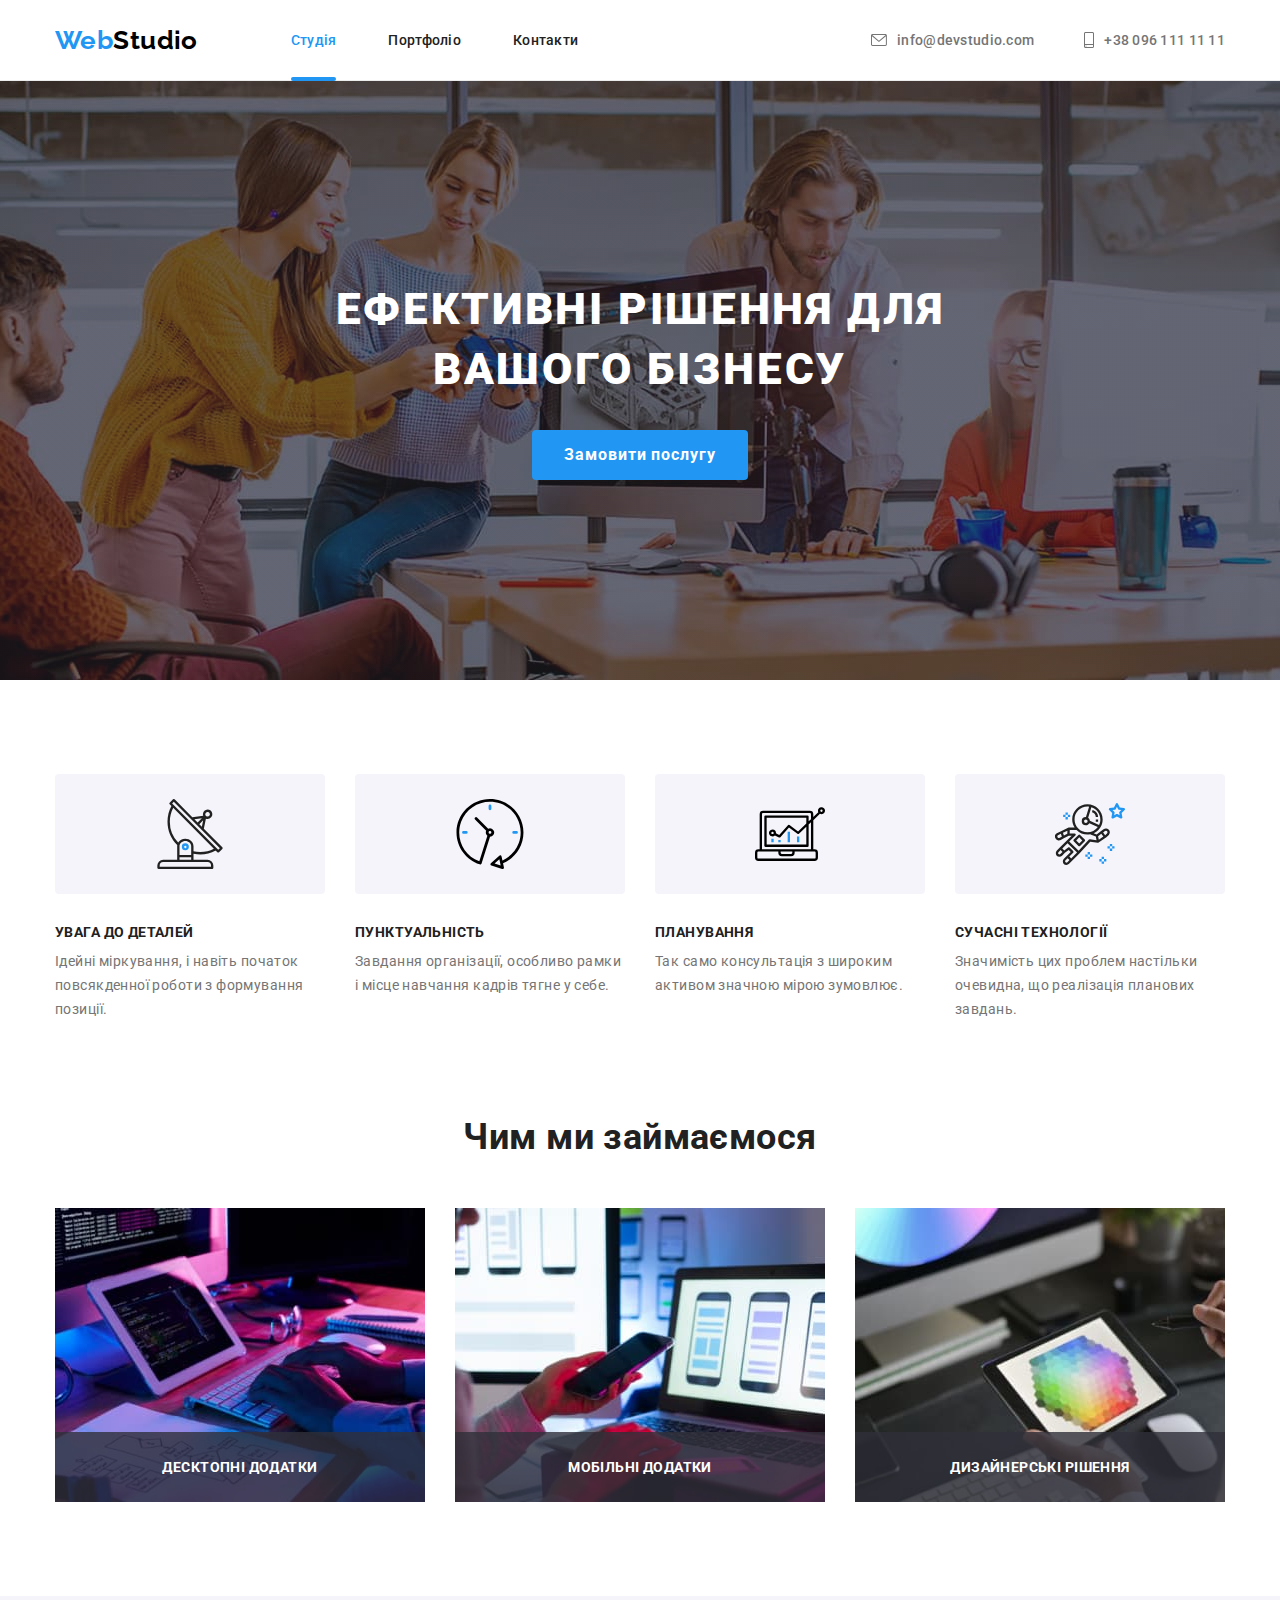
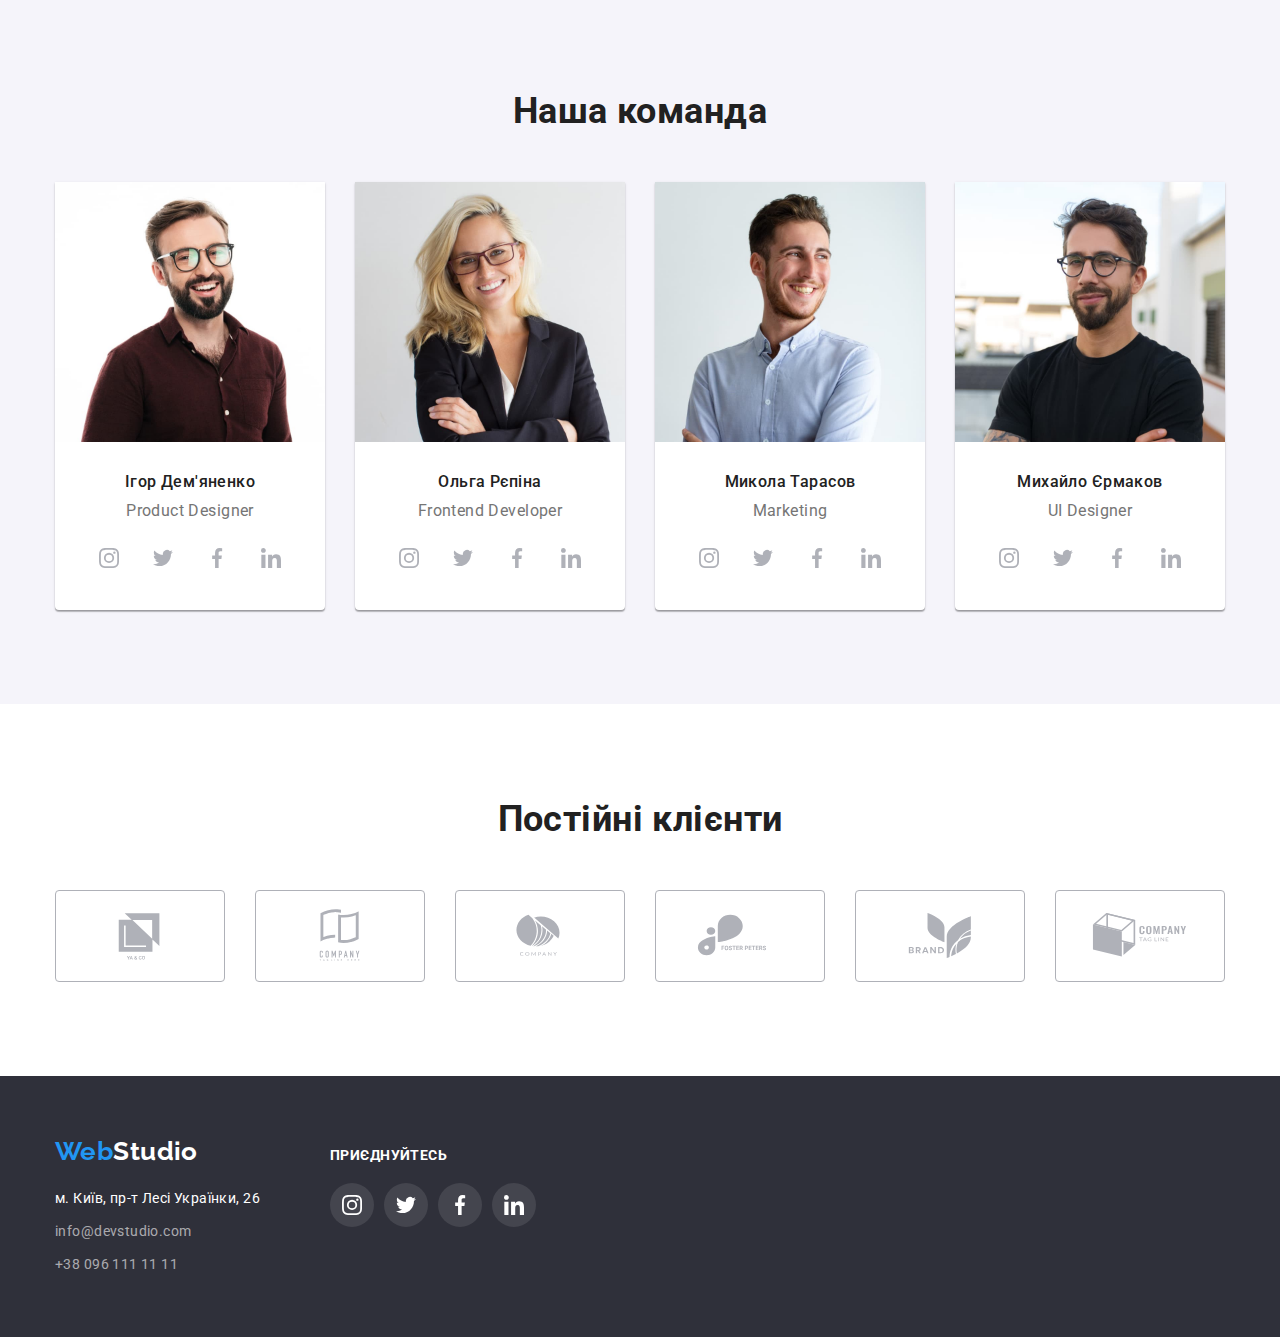
==== index.html @ 6678be72 "Initial commit" ====
<!DOCTYPE html>
<html lang="uk">
<head>
    <meta charset="UTF-8">
    <meta http-equiv="X-UA-Compatible" content="IE=edge">
    <meta name="viewport" content="width=device-width, initial-scale=1.0">
    <title>Студія</title>
    <link rel="preconnect" href="https://fonts.googleapis.com">
    <link rel="preconnect" href="https://fonts.gstatic.com" crossorigin>
    <link href="https://fonts.googleapis.com/css2?family=Raleway:wght@700&family=Roboto:wght@400;500;700;900&display=swap" rel="stylesheet">
    <link rel="stylesheet" href="https://cdnjs.cloudflare.com/ajax/libs/modern-normalize/1.1.0/modern-normalize.css">
    <link rel="stylesheet" href="./css/styles.css">
</head>
<body>
    <header class="header">
        <div class="header-navigation container">
            <a lang="en" class="site-logo" href="./"><span class="site-logo-design">Web</span>Studio</a>
            <nav class="header-nav">
                <ul class="header-navigation-links list">
                    <li class="list-item"><a class="header-navigation-link current" href="./">Студія</a></li>
                    <li class="list-item"><a class="header-navigation-link" href="./portfolio.html">Портфоліо</a></li>
                    <li class="list-item"><a class="header-navigation-link" href="#">Контакти</a></li>
                </ul>
            </nav>
            <ul class="header-navigation-contacts list">
                <li class="list-item">
                    <a class="header-navigation-email" href="mailto:info@devstudio.com">
                        <svg class="header-navigation-email-icon">
                            <use href="./images/icons.svg#icon-envelope"></use>
                        </svg>
                        info@devstudio.com
                    </a>
                </li>
                <li class="list-item">
                    <a class="header-navigation-phone" href="tel:+380961111111">
                        <svg class="header-navigation-phone-icon">
                            <use href="./images/icons.svg#icon-smartphone"></use>
                        </svg>
                        +38 096 111 11 11
                    </a>
                </li>
            </ul>
        </div>
    </header>
    <main>
        <section class="hero">
            <div class="container">
                <h1 class="hero-title">Ефективні рішення для вашого бізнесу</h1>
                <button data-modal-open class="hero-button" type="button">Замовити послугу</button>
            </div>
        </section>
        <section class="section">
            <div class="container">
                <!-- hide this h2 -->
                <h2 class="skills-title">Наші особливості</h2>
                <ul class="company-skills-list list">
                    <li class="skill">
                        <div class="skill-icon-container">
                            <svg class="skill-icon">
                                <use href="./images/icons.svg#icon-antenna"></use>
                            </svg>
                        </div>
                        <h3 class="skill-title">Увага до деталей</h3>
                        <p class="skill-text">Ідейні міркування, і навіть початок повсякденної роботи з формування позиції.</p>
                    </li>
                    <li class="skill">
                        <div class="skill-icon-container">
                            <svg class="skill-icon">
                                <use href="./images/icons.svg#icon-clock"></use>
                            </svg>
                        </div>
                        <h3 class="skill-title">Пунктуальність</h3>
                        <p class="skill-text">Завдання організації, особливо рамки і місце навчання кадрів тягне у себе.</p>
                    </li>
                    <li class="skill">
                        <div class="skill-icon-container">
                            <svg class="skill-icon">
                                <use href="./images/icons.svg#icon-diagram"></use>
                            </svg>
                        </div>
                        <h3 class="skill-title">Планування</h3>
                        <p class="skill-text">Так само консультація з широким активом значною мірою зумовлює.</p>
                    </li>
                    <li class="skill">
                        <div class="skill-icon-container">
                            <svg class="skill-icon">
                                <use href="./images/icons.svg#icon-astronaut"></use>
                            </svg>
                        </div>
                        <h3 class="skill-title">Сучасні технології</h3>
                        <p class="skill-text">Значимість цих проблем настільки очевидна, що реалізація планових завдань.</p>
                    </li>
                </ul>
            </div>
            </section>
        <section class="section company-works-section">
            <div class="container">
                <h2 class="company-works-title">Чим ми займаємося</h2>
                <ul class="company-works-list list">
                    <li class="work">
                        <div class="work-thumb">
                            <img src="./images/work1.jpg" alt="Десктопні додадтки" width="370" height="295">
                            <div class="work-description-container">
                                <h3 class="work-title">Десктопні додатки</h3>
                            </div>
                        </div>
                    </li>
                    <li class="work">
                        <div class="work-thumb">
                            <img src="./images/work2.jpg" alt="Мобільні додатки" width="370" height="295">
                            <div class="work-description-container">
                                <h3 class="work-title">Мобільні додатки</h3>
                            </div>
                        </div>
                    </li>
                    <li class="work">
                        <div class="work-thumb">
                            <img src="./images/work3.jpg" alt="Дизайнерські рішення" width="370" height="295">
                            <div class="work-description-container">
                                <h3 class="work-title">Дизайнерські рішення</h3>
                            </div>
                        </div>
                    </li>
                </ul>
            </div>
        </section>
        <section class="company-team section">
            <div class="container">
                <h2 class="company-team-title">Наша команда</h2>
                <ul class="company-worker-list list">
                    <li class="team-card">
                        <img src="./images/igordemyanenko.jpg" alt="Ігор Дем'яненко" width="270" height="260">
                        <div class="worker-description">
                            <h3 class="company-worker-name">Ігор Дем'яненко</h3>
                            <p class="company-worker-position">Product Designer</p>
                            <ul class="social-links-list list">
                                <li class="social-item">
                                    <a class="social-link" href="https://instagram.com/" target="_blank" rel="noopener noreferrer">
                                        <svg class="social-link-icon">
                                            <use href="./images/icons.svg#icon-instagram"></use>
                                        </svg>
                                    </a>
                                </li>
                                <li class="social-item">
                                    <a class="social-link" href="https://twitter.com/" target="_blank" rel="noopener noreferrer">
                                        <svg class="social-link-icon">
                                            <use href="./images/icons.svg#icon-twitter"></use>
                                        </svg>
                                    </a>
                                </li>
                                <li class="social-item">
                                    <a class="social-link" href="https://facebook.com/" target="_blank" rel="noopener noreferrer">
                                        <svg class="social-link-icon">
                                            <use href="./images/icons.svg#icon-facebook"></use>
                                        </svg>
                                    </a>
                                </li>
                                <li class="social-item">
                                    <a class="social-link" href="https://linkedin.com/" target="_blank" rel="noopener noreferrer">
                                        <svg class="social-link-icon">
                                            <use href="./images/icons.svg#icon-linkedin"></use>
                                        </svg>
                                    </a>
                                </li>
                            </ul>
                        </div>
                    </li>
                    <li class="team-card">
                        <img src="./images/olgarepina.jpg" alt="Ольга Рєпіна" width="270" height="260">
                        <div class="worker-description">
                            <h3 class="company-worker-name">Ольга Рєпіна</h3>
                            <p class="company-worker-position">Frontend Developer</p>
                            <ul class="social-links-list list">
                                <li class="social-item">
                                    <a class="social-link" href="https://instagram.com/" target="_blank" rel="noopener noreferrer">
                                        <svg class="social-link-icon">
                                            <use href="./images/icons.svg#icon-instagram"></use>
                                        </svg>
                                    </a>
                                </li>
                                <li class="social-item">
                                    <a class="social-link" href="https://twitter.com/" target="_blank" rel="noopener noreferrer">
                                        <svg class="social-link-icon">
                                            <use href="./images/icons.svg#icon-twitter"></use>
                                        </svg>
                                    </a>
                                </li>
                                <li class="social-item">
                                    <a class="social-link" href="https://facebook.com/" target="_blank" rel="noopener noreferrer">
                                        <svg class="social-link-icon">
                                            <use href="./images/icons.svg#icon-facebook"></use>
                                        </svg>
                                    </a>
                                </li>
                                <li class="social-item">
                                    <a class="social-link" href="https://linkedin.com/" target="_blank" rel="noopener noreferrer">
                                        <svg class="social-link-icon">
                                            <use href="./images/icons.svg#icon-linkedin"></use>
                                        </svg>
                                    </a>
                                </li>
                            </ul>
                        </div>
                    </li>
                    <li class="team-card">
                        <img src="./images/mykolatarasov.jpg" alt="Микола Тарасов" width="270" height="260">
                        <div class="worker-description">
                            <h3 class="company-worker-name">Микола Тарасов</h3>
                            <p class="company-worker-position">Marketing</p>
                            <ul class="social-links-list list">
                                <li class="social-item">
                                    <a class="social-link" href="https://instagram.com/" target="_blank" rel="noopener noreferrer">
                                        <svg class="social-link-icon">
                                            <use href="./images/icons.svg#icon-instagram"></use>
                                        </svg>
                                    </a>
                                </li>
                                <li class="social-item">
                                    <a class="social-link" href="https://twitter.com/" target="_blank" rel="noopener noreferrer">
                                        <svg class="social-link-icon">
                                            <use href="./images/icons.svg#icon-twitter"></use>
                                        </svg>
                                    </a>
                                </li>
                                <li class="social-item">
                                    <a class="social-link" href="https://facebook.com/" target="_blank" rel="noopener noreferrer">
                                        <svg class="social-link-icon">
                                            <use href="./images/icons.svg#icon-facebook"></use>
                                        </svg>
                                    </a>
                                </li>
                                <li class="social-item">
                                    <a class="social-link" href="https://linkedin.com/" target="_blank" rel="noopener noreferrer">
                                        <svg class="social-link-icon">
                                            <use href="./images/icons.svg#icon-linkedin"></use>
                                        </svg>
                                    </a>
                                </li>
                            </ul>
                        </div>
                    </li>
                    <li class="team-card">
                        <img src="./images/mykhailoyermakov.jpg" alt="Михайло Єрмаков" width="270" height="260">
                        <div class="worker-description">
                            <h3 class="company-worker-name">Михайло Єрмаков</h3>
                            <p class="company-worker-position">UI Designer</p>
                            <ul class="social-links-list list">
                                <li class="social-item">
                                    <a class="social-link" href="https://instagram.com/" target="_blank" rel="noopener noreferrer">
                                        <svg class="social-link-icon">
                                            <use href="./images/icons.svg#icon-instagram"></use>
                                        </svg>
                                    </a>
                                </li>
                                <li class="social-item">
                                    <a class="social-link" href="https://twitter.com/" target="_blank" rel="noopener noreferrer">
                                        <svg class="social-link-icon">
                                            <use href="./images/icons.svg#icon-twitter"></use>
                                        </svg>
                                    </a>
                                </li>
                                <li class="social-item">
                                    <a class="social-link" href="https://facebook.com/" target="_blank" rel="noopener noreferrer">
                                        <svg class="social-link-icon">
                                            <use href="./images/icons.svg#icon-facebook"></use>
                                        </svg>
                                    </a>
                                </li>
                                <li class="social-item">
                                    <a class="social-link" href="https://linkedin.com/" target="_blank" rel="noopener noreferrer">
                                        <svg class="social-link-icon">
                                            <use href="./images/icons.svg#icon-linkedin"></use>
                                        </svg>
                                    </a>
                                </li>
                            </ul>
                        </div>
                    </li>
                </ul>
            </div>
        </section>
        <section class="section company-clients">
            <div class="container">
                <h2 class="company-clients-title">Постійні клієнти</h2>
                <ul class="company-clients-list list">
                    <li class="clients-list-item">
                        <a class="client-link" href="#" target="_blank" rel="noopener noreferrer">
                            <svg class="client-icon">
                                <use href="./images/icons.svg#icon-client_1"></use>
                            </svg>
                        </a>
                    </li>
                    <li class="clients-list-item">
                        <a class="client-link" href="#" target="_blank" rel="noopener noreferrer">
                            <svg class="client-icon">
                                <use href="./images/icons.svg#icon-client_2"></use>
                            </svg>
                        </a>
                    </li>
                    <li class="clients-list-item">
                        <a class="client-link" href="#" target="_blank" rel="noopener noreferrer">
                            <svg class="client-icon">
                                <use href="./images/icons.svg#icon-client_3"></use>
                            </svg>
                        </a>
                    </li>
                    <li class="clients-list-item">
                        <a class="client-link" href="#" target="_blank" rel="noopener noreferrer">
                            <svg class="client-icon">
                                <use href="./images/icons.svg#icon-client_4"></use>
                            </svg>
                        </a>
                    </li>
                    <li class="clients-list-item">
                        <a class="client-link" href="#" target="_blank" rel="noopener noreferrer">
                            <svg class="client-icon">
                                <use href="./images/icons.svg#icon-client_5"></use>
                            </svg>
                        </a>
                    </li>
                    <li class="clients-list-item">
                        <a class="client-link" href="#" target="_blank" rel="noopener noreferrer">
                            <svg class="client-icon">
                                <use href="./images/icons.svg#icon-client_6"></use>
                            </svg>
                        </a>
                    </li>
                </ul>
            </div>
        </section>
    </main>
    <footer class="footer">
        <div class="footer-container container">
            <div class="footer-logo-contacts">
                <a lang="en" class="site-logo footer-logo" href="./"><span class="site-logo-design">Web</span>Studio</a>
                <div class="address-container">
                    <address>
                        <ul class="footer-contacts-list list">
                            <li class="footer-physical-address">м. Київ, пр-т Лесі Українки, 26</li>
                            <li><a class="footer-contact" href="mailto:info@devstudio.com">info@devstudio.com</a></li>
                            <li><a class="footer-contact" href="tel:+380961111111">+38 096 111 11 11</a></li>
                        </ul>
                    </address>
                </div>
            </div>
            <div class="footer-social-container">
                <p class="footer-social-title">Приєднуйтесь</p>
                <ul class="footer-social-list list">
                    <li class="footer-social-item">
                        <a class="footer-social-link" href="https://instagram.com/" target="_blank" rel="noopener noreferrer">
                            <svg class="footer-social-link-icon">
                                <use href="./images/icons.svg#icon-instagram"></use>
                            </svg>
                        </a>
                    </li>
                    <li class="footer-social-item">
                        <a class="footer-social-link" href="https://twitter.com/" target="_blank" rel="noopener noreferrer">
                            <svg class="footer-social-link-icon">
                                <use href="./images/icons.svg#icon-twitter"></use>
                            </svg>
                        </a>
                    </li>
                    <li class="footer-social-item">
                        <a class="footer-social-link" href="https://facebook.com/" target="_blank" rel="noopener noreferrer">
                            <svg class="footer-social-link-icon">
                                <use href="./images/icons.svg#icon-facebook"></use>
                            </svg>
                        </a>
                    </li>
                    <li class="footer-social-item">
                        <a class="footer-social-link" href="https://linkedin.com/" target="_blank" rel="noopener noreferrer">
                            <svg class="footer-social-link-icon">
                                <use href="./images/icons.svg#icon-linkedin"></use>
                            </svg>
                        </a>
                    </li>
                </ul>
            </div>
        </div>
    </footer>

    <div class="modal-window-backdrop is-hidden" data-modal>
        <div class="modal-window">
            <button class="modal-close-button" data-modal-close>
                <svg class="modal-close-icon">
                    <use href="./images/icons.svg#close_icon"></use>
                </svg>
            </button>
        </div>
    </div>

    <script src="./js/modal.js"></script>
</body>
</html>
---- css/styles.css ----
:root {
    --body-text-color: #212121;
    --header-navigation-link-hover-color: #2196f3;
    --site-logo-color: #000000;
    --header-contacts-color: #757575;
    --header-navigation-link-color: #212121;
    --header-current-color: #2196f3;
    --header-border-color: #ececec;
    --hero-button-background-color: #2196f3;
    --hero-button-background-active-color: #188ce8;
    --skill-icon-backgruond: #f5f4fa;
    --skill-text-color: #757575;
    --company-team-background-color: #f5f4fa;
    --company-works-title-color: #212121;
    --company-worker-name-color: #212121;
    --company-worker-position-color: #757575;
    --social-icons-fill: #afb1b8;
    --projects-filter-button-background: #f5f4fa;
    --projects-filter-button-hover-background-color: #2196f3;
    --projects-filter-button-text-color: #212121;
    --projects-link-color: #212121;
    --project-title-color: #212121;
    --projects-type-color: #757575;
    --projects-item-border-color: #eeeeee;
    --project-description-background: rgba(33, 150, 243, 0.9);
    --hero-footer-background-color: #2f303a;
    --footer-contacts-color: rgba(255, 255, 255, 0.6);
    --footer-contacts-hove-focus-color: #2196f3;
    --footer-social-link-bg-color: rgba(255, 255, 255, 0.1);
    --global-white-color: #ffffff;
    --social-clients-links-hover-color: #2196f3;
    --modal-window-backdrop-color: rgba(0, 0, 0, 0.2);
    --global-transition-duration: 250ms;
    --glolnal-transition-timing-function: cubic-bezier(0.4, 0, 0.2, 1);
}

html {
    box-sizing: border-box;
}

body {
    /* paddint-top for fixed header */
    padding-top: 80px;
    font-family: "Roboto", sans-serif;
    font-size: 14px;
    letter-spacing: 0.03em;
    color: var(--body-text-color);
}

h1,
h2,
h3,
p {
    margin-top: 0;
    margin-bottom: 0;
}

img {
    display: block;
    max-width: 100%;
    height: auto;
}

.container {
    margin-left: auto;
    margin-right: auto;
    padding-left: 15px;
    padding-right: 15px;
    width: 1200px;
}

.section {
    padding-top: 94px;
    padding-bottom: 94px;
}

.list {
    padding: 0;
    margin: 0;
    list-style: none;
}

/* ################## Start header #################### */

.header {
    position: fixed;
    top: 0;
    left: 0;
    width: 100%;
    background-color: var(--global-white-color);
    border-bottom: 1px solid var(--header-border-color);
    z-index: 2;
}

.header-navigation {
    display: flex;
    align-items: center;
}

.site-logo {
    font-family: "Raleway", sans-serif;
    font-style: normal;
    font-size: 26px;
    font-weight: 700;
    line-height: 1.1923;
    text-decoration: none;
    color: var(--site-logo-color);
}

.site-logo-design {
    color: var(--header-navigation-link-hover-color);
}

.header-nav {
    margin-left: 93px;
}

.header-navigation-links {
    display: flex;
}

.header-navigation-links .header-navigation-link,
.header-navigation-contacts .header-navigation-email,
.header-navigation-contacts .header-navigation-phone {
    padding-top: 32px;
    padding-bottom: 32px;
}

.header-navigation-links .list-item + .list-item {
    margin-left: 52px;
}

.header-navigation-contacts .list-item + .list-item {
    margin-left: 50px;
}

.header-navigation-contacts {
    display: flex;
    margin-left: auto;
}

.header-navigation-link {
    position: relative;
    display: block;
    font-style: normal;
    font-weight: 500;
    line-height: 1.1428;
    letter-spacing: 0.02em;
    text-decoration: none;
    color: var(--header-navigation-link-color);
    /* css перехід */
    transition-property: color;
    transition-duration: var(--global-transition-duration);
    transition-timing-function: var(--glolnal-transition-timing-function);
}

.header-navigation-email-icon {
    width: 16px;
    height: 12px;
    margin-right: 10px;
    fill: currentColor;
}

.header-navigation-phone-icon {
    width: 10px;
    height: 16px;
    margin-right: 10px;
    fill: currentColor;
}

.header-navigation-email,
.header-navigation-phone {
    display: flex;
    align-items: center;
    font-weight: 500;
    line-height: 1.1428;
    letter-spacing: 0.02em;
    text-decoration: none;
    color: var(--header-contacts-color);
    /* css перехід */
    transition-property: color;
    transition-duration: var(--global-transition-duration);
    transition-timing-function: var(--glolnal-transition-timing-function);
}

.header-navigation-link:hover,
.header-navigation-email:hover,
.header-navigation-phone:hover,
.header-navigation-link:focus,
.header-navigation-email:focus,
.header-navigation-phone:focus {
    color: var(--header-navigation-link-hover-color);
}

.current::after,
.header-navigation-link::after {
    content: "";
    position: absolute;
    left: 0;
    bottom: -1px;
    display: block;
    min-width: 100%;
    height: 4px;
    background-color: var(--header-navigation-link-hover-color);
    opacity: 0;
    border-radius: 2px;
    /* css перехід */
    transition-property: opacity;
    transition-duration: var(--global-transition-duration);
    transition-timing-function: var(--glolnal-transition-timing-function);
}

.header-navigation-link:hover::after,
.header-navigation-link:focus::after {
    opacity: 1;
}

.current,
.current::after {
    opacity: 1;
    color: var(--header-current-color);
}
/* це не підійде тому що бордер не анімується */
/* .current::after {
    content: "";
    position: absolute;
    bottom: -1px;
    left: 0;
    min-width: 100%;
    border-bottom: 4px solid var(--header-navigation-link-hover-color);
    border-radius: 2px;
} */

/* ################## End header #################### */

.hero {
    max-width: 1600px;
    min-height: 600px;
    margin-left: auto;
    margin-right: auto;
    padding-top: 200px;
    padding-bottom: 200px;
    text-align: center;
    background-image: linear-gradient(
            to right,
            rgba(47, 48, 58, 0.4),
            rgba(47, 48, 58, 0.4)
        ),
        url(../images/hero_image.jpg);
    background-repeat: no-repeat;
    background-position: center;
    background-size: cover;
    background-color: var(--body-text-color);
}

.hero-title {
    display: block;
    width: 696px;
    margin-left: auto;
    margin-right: auto;
    margin-bottom: 30px;
    font-weight: 900;
    font-size: 44px;
    line-height: 1.3636;
    text-align: center;
    letter-spacing: 0.06em;
    text-transform: uppercase;
    color: var(--global-white-color);
}

.hero-button {
    background: var(--hero-button-background-color);
    padding: 10px 32px;
    font-family: "Roboto", sans-serif;
    font-style: normal;
    font-size: 16px;
    font-weight: 700;
    line-height: 1.875;
    align-items: center;
    text-align: center;
    letter-spacing: 0.06em;
    cursor: pointer;
    color: var(--global-white-color);
    border: none;
    border-radius: 4px;
    /* css перехід */
    transition-property: background;
    transition-duration: var(--global-transition-duration);
    transition-timing-function: var(--glolnal-transition-timing-function);
}

.hero-button:active {
    background: var(--hero-button-background-active-color);
}

/* ##################### Start Modal window #################### */

.modal-window-backdrop {
    position: fixed;
    /* Ставимо його в початок вюпорта */
    top: 0;
    left: 0;
    /* і розтягуємо на вюпорт */
    width: 100%;
    height: 100%;
    background-color: var(--modal-window-backdrop-color);
    /* css перехід */
    transition-property: opacity;
    transition-duration: var(--global-transition-duration);
    transition-timing-function: var(--glolnal-transition-timing-function);
    z-index: 3;
}

.modal-window-backdrop.is-hidden {
    /* Прозорість */
    opacity: 0;
    /* при кліку на елемент на нього не впливу немає і клік буде прийматися наступним елементом*/
    pointer-events: none;
}

.modal-window-backdrop.is-hidden .modal-window {
    transform: translate(-50%, -50%) scale(1.1);
}

.modal-window {
    /* центрування відносно початку вікна верхній лівий кут */
    position: absolute;
    top: 50%;
    left: 50%;
    padding: 8px;
    transform: translate(-50%, -50%) scale(1);
    min-width: 528px;
    min-height: 581px;
    border-radius: 4px;
    background-color: var(--global-white-color);
    transition-property: transform;
    transition-duration: var(--global-transition-duration);
    transition-timing-function: var(--glolnal-transition-timing-function);
}

.modal-close-icon {
    width: 18px;
    height: 18px;
    fill: currentColor;
}

.modal-close-button {
    width: 30px;
    height: 30px;
    display: flex;
    align-items: center;
    margin-left: auto;
    background-color: var(--global-white-color);
    cursor: pointer;
    border: 1px solid rgba(0, 0, 0, 0.1);
    border-radius: 50%;
}

/* ##################### End Modal window #################### */

.company-skills-list {
    display: flex;
}

.company-skills-list .skill + .skill {
    margin-left: 30px;
}

.skill {
    flex-basis: calc(100% / 4);
}

.skill-icon {
    width: 70px;
    height: 70px;
}

.skill-icon-container {
    display: flex;
    align-items: center;
    justify-content: center;
    height: 120px;
    background: var(--skill-icon-backgruond);
    border-radius: 4px;
    margin-bottom: 30px;
}

.skill-title {
    margin-bottom: 10px;
    font-style: normal;
    font-size: 14px;
    line-height: 1.1428;
    text-transform: uppercase;
}

.skill-text {
    font-style: normal;
    font-weight: 400;
    line-height: 1.7142;
    color: var(--skill-text-color);
}

.company-works-section {
    padding-top: 0;
}

.company-works-list {
    display: flex;
}

.company-works-list .work + .work {
    margin-left: 30px;
}

.work-thumb {
    position: relative;
}

.work-description-container {
    min-width: 100%;
    min-height: 70px;
    position: absolute;
    bottom: 0;
    display: flex;
    align-items: center;
    justify-content: center;
    background: rgba(47, 48, 58, 0.8);
}

.work-title {
    font-size: 14px;
    line-height: calc(16 / 14);
    text-align: center;
    text-transform: uppercase;
    color: var(--global-white-color);
}

.company-works-title,
.company-team-title,
.company-clients-title {
    margin-bottom: 50px;
    font-style: normal;
    font-size: 36px;
    line-height: 1.1666;
    text-align: center;
    color: var(--company-works-title-color);
}

.company-team {
    background-color: var(--company-team-background-color);
}

.company-worker-list {
    display: flex;
}

.company-worker-list .team-card + .team-card {
    margin-left: 30px;
}

.team-card {
    background-color: var(--global-white-color);
    box-shadow: 0px 1px 3px rgba(0, 0, 0, 0.12), 0px 1px 1px rgba(0, 0, 0, 0.14),
        0px 2px 1px rgba(0, 0, 0, 0.2);
    border-bottom-left-radius: 4px;
    border-bottom-right-radius: 4px;
}

.worker-description {
    padding-top: 30px;
    padding-bottom: 30px;
}

.company-worker-name {
    margin-bottom: 10px;
    font-style: normal;
    font-size: 16px;
    font-weight: 500;
    line-height: 1.1875;
    text-align: center;
    color: var(--company-worker-name-color);
}

.company-worker-position {
    margin-bottom: 16px;
    font-size: 16px;
    line-height: 19px;
    text-align: center;
    color: var(--company-worker-position-color);
}

.social-links-list {
    display: flex;
    justify-content: center;
}

.social-links-list .social-item + .social-item {
    margin-left: 10px;
}

.social-link {
    width: 44px;
    height: 44px;
    display: flex;
    align-items: center;
    justify-content: center;
    color: var(--social-icons-fill);
    background-color: var(--global-white-color);
    border-radius: 50%;
    /* css перехід */
    transition-property: color, background-color;
    transition-duration: var(--global-transition-duration);
    transition-timing-function: var(--glolnal-transition-timing-function);
}

.social-link-icon {
    width: 20px;
    height: 20px;
    fill: currentColor;
}

.social-link:hover,
.social-link:focus {
    color: var(--global-white-color);
    background-color: var(--social-clients-links-hover-color);
}

.company-clients-list {
    display: flex;
    justify-content: center;
}

.company-clients-list .clients-list-item + .clients-list-item {
    margin-left: 30px;
}

.client-link {
    width: 170px;
    height: 92px;
    display: flex;
    align-items: center;
    justify-content: center;
    color: var(--social-icons-fill);
    background-color: var(--global-white-color);
    border: 1px solid var(--social-icons-fill);
    border-radius: 4px;
    /* css перехід */
    transition-property: color, border;
    transition-duration: var(--global-transition-duration);
    transition-timing-function: var(--glolnal-transition-timing-function);
}

.client-icon {
    width: 106px;
    height: 60px;
    fill: currentColor;
}

.client-link:hover,
.client-link:focus {
    color: var(--social-clients-links-hover-color);
    background-color: var(--global-white-color);
    border: 1px solid var(--social-clients-links-hover-color);
}

/* hide h1, h2 */
.projects-title,
.skills-title {
    position: absolute;
    width: 1px;
    height: 1px;
    margin: -1px;
    border: 0;
    padding: 0;
    white-space: nowrap;
    clip-path: inset(100%);
    clip: rect(0 0 0 0);
    overflow: hidden;
}

.projects-filter-buttons-list {
    display: flex;
    justify-content: center;
    margin-bottom: 50px;
}

.projects-filter-buttons-list .projects-filter-item + .projects-filter-item {
    margin-left: 8px;
}

.projects-filter-button {
    background: var(--projects-filter-button-background);
    padding: 6px 22px;
    font-family: "Roboto", sans-serif;
    font-style: normal;
    font-size: 16px;
    font-weight: 500;
    line-height: 1.625;
    text-align: center;
    letter-spacing: 0.03em;
    cursor: pointer;
    color: var(--projects-filter-button-text-color);
    border: none;
    border-radius: 4px;
    /* css перехід */
    transition-property: background, color, box-shadow;
    transition-duration: var(--global-transition-duration);
    transition-timing-function: var(--glolnal-transition-timing-function);
}

.projects-filter-button:hover,
.projects-filter-button:focus {
    background: var(--projects-filter-button-hover-background-color);
    color: var(--global-white-color);
    box-shadow: 0px 3px 1px rgba(0, 0, 0, 0.1), 0px 1px 2px rgba(0, 0, 0, 0.08),
        0px 2px 2px rgba(0, 0, 0, 0.12);
}

.projects-list {
    display: flex;
    flex-wrap: wrap;
    margin-top: -30px;
    margin-left: -30px;
}

.projects-item {
    margin-top: 30px;
    margin-left: 30px;
    flex-basis: calc(100% / 3 - 30px);
}

.project-link {
    display: inline-block;
    text-decoration: none;
    color: var(--projects-link-color);
    /* css перехід */
    transition-property: box-shadow;
    transition-duration: var(--global-transition-duration);
    transition-timing-function: var(--glolnal-transition-timing-function);
}

.project-link:hover,
.project-link:focus {
    box-shadow: 0px 1px 1px rgba(0, 0, 0, 0.12), 0px 4px 4px rgba(0, 0, 0, 0.06),
        1px 4px 6px rgba(0, 0, 0, 0.16);
}

/*############### Start Projects description animation #################*/
/* Цей спосіб працює і відображає приховане без переходу з "виїжджанням"  */
/* .project-description-container {
    position: relative;
}

.project-description-container::before {
    display: inline-block;
    position: absolute;
    content: '';
}

.project-description {
    display: block;
    position: absolute;
    top: 0;
    bottom: 0;
    opacity: 0;
    padding: 63px 24px;
    overflow: auto;
    background: rgba(33, 150, 243, 0.9);
    
    transition-property: opacity;
    transition-duration: var(--global-transition-duration);
    transition-timing-function: var(--glolnal-transition-timing-function);
}

.project-link:hover .project-description,
.project-link:focus .project-description {
    opacity: 1;
}

.project-description > p {
    font-size: 18px;
    line-height: calc(28 / 18);
    color: var(--global-white-color);
} */

/*############### End Projects description animation #################*/

/*############### Start Projects description animation #################*/

.project-description-container {
    position: relative;
    overflow: hidden;
}

.project-description-container::before {
    display: inline-block;
    content: "";
    position: absolute;
    top: 0;
    left: 0;
    width: 100%;
    height: 100%;
    background: var(--project-description-background);
    transform: translateY(100%);
    transition-property: transform;
    transition-duration: var(--global-transition-duration);
    transition-timing-function: var(--glolnal-transition-timing-function);
}

.project-description {
    position: absolute;
    top: 0;
    left: 0;
    min-height: 100%;
    min-width: 100%;
    margin-left: auto;
    margin-right: auto;
    display: flex;
    align-items: center;
    justify-content: center;
    /* css перехід */
    transform: translateY(100%);
    transition-property: transform;
    transition-duration: var(--global-transition-duration);
    transition-timing-function: var(--glolnal-transition-timing-function);
}

.project-description > p {
    width: 322px;
}

.projects-item:hover .project-description-container::before,
.projects-item:hover .project-description {
    transform: translateY(0);
}

.project-link:focus .project-description-container::before,
.project-link:focus .project-description {
    transform: translateY(0);
}

.project-description > p {
    font-size: 18px;
    line-height: calc(28 / 18);
    color: var(--global-white-color);
}

/*############### End Projects description animation #################*/

.project-title {
    margin-bottom: 4px;
    font-style: normal;
    font-size: 18px;
    line-height: 2;
    letter-spacing: 0.06em;
    color: var(--project-title-color);
}

.project-type {
    font-style: normal;
    font-size: 16px;
    line-height: 1.875;
    color: var(--projects-type-color);
}

.project-content {
    padding: 20px 24px;
    border: 1px solid var(--projects-item-border-color);
    border-top: none;
}

.footer {
    padding-top: 60px;
    padding-bottom: 60px;
    background-color: var(--hero-footer-background-color);
}

.footer-container {
    display: flex;
    align-items: baseline;
}

.footer-logo {
    display: block;
    margin-bottom: 20px;
    color: var(--global-white-color);
}

.footer-contacts-list li:not(:last-child) {
    margin-bottom: 9px;
}

.footer-physical-address {
    display: block;
    margin-bottom: 9px;
    font-style: normal;
    font-size: 14px;
    line-height: 1.7142;
    color: var(--global-white-color);
}

.footer-contact {
    font-style: normal;
    line-height: 1.7142;
    text-decoration: none;
    color: var(--footer-contacts-color);
    /* css перехід */
    transition-property: color;
    transition-duration: var(--global-transition-duration);
    transition-timing-function: var(--glolnal-transition-timing-function);
}

.footer-contact:hover,
.footer-contact:focus {
    color: var(--footer-contacts-hove-focus-color);
}

.footer-social-title {
    margin-bottom: 20px;
    font-style: normal;
    font-weight: 700;
    font-size: 14px;
    line-height: calc(16 / 14);
    letter-spacing: 0.03em;
    text-transform: uppercase;
    color: var(--global-white-color);
}

.footer-social-container {
    margin-left: 70px;
}

.footer-social-list {
    display: flex;
    justify-content: center;
}

.footer-social-list .footer-social-item + .footer-social-item {
    margin-left: 10px;
}

.footer-social-link-icon {
    width: 20px;
    height: 20px;
    fill: currentColor;
}

.footer-social-link {
    width: 44px;
    height: 44px;
    display: flex;
    align-items: center;
    justify-content: center;
    color: var(--global-white-color);
    background-color: var(--footer-social-link-bg-color);
    border-radius: 50%;
    /* css перехід */
    transition-property: background-color;
    transition-duration: var(--global-transition-duration);
    transition-timing-function: var(--glolnal-transition-timing-function);
}

.footer-social-link:hover,
.footer-social-link:focus {
    background-color: var(--social-clients-links-hover-color);
}
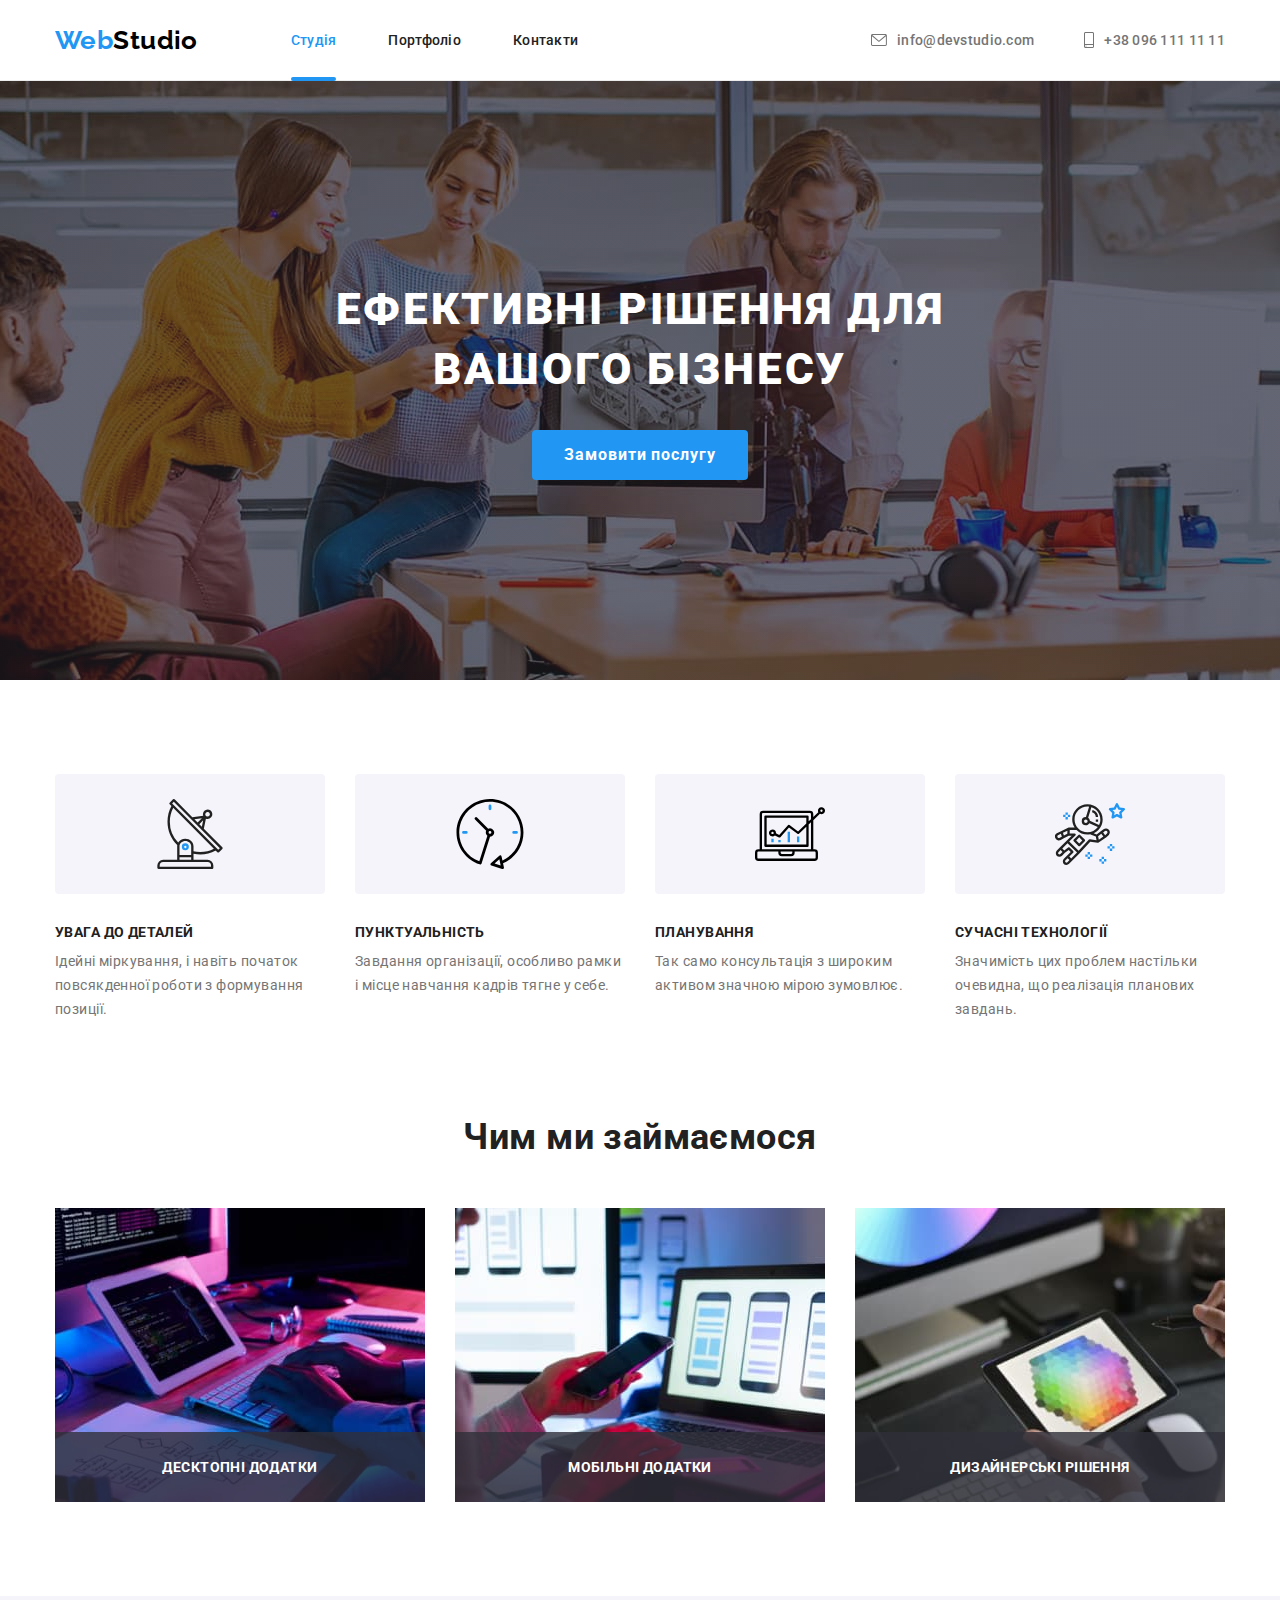
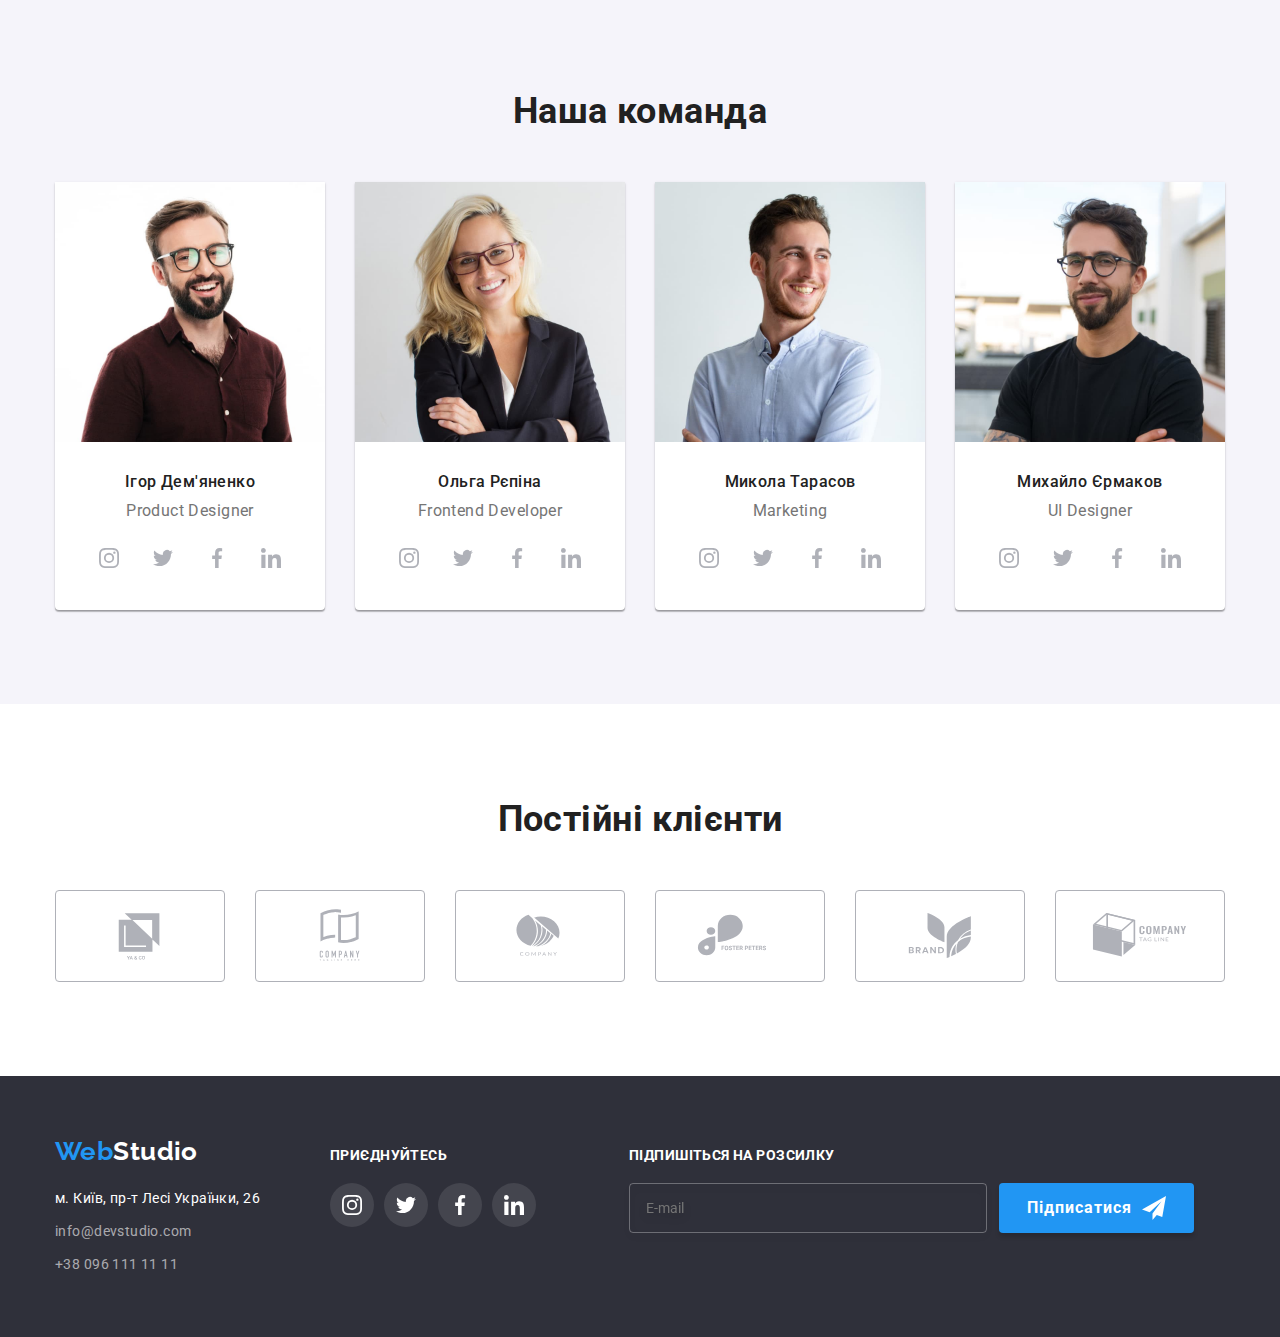
==== commit 25242a1a: "added form to footer" ====
--- a/index.html
+++ b/index.html
@@ -347,7 +347,8 @@
                 <p class="footer-social-title">Приєднуйтесь</p>
                 <ul class="footer-social-list list">
                     <li class="footer-social-item">
-                        <a class="footer-social-link" href="https://instagram.com/" target="_blank" rel="noopener noreferrer">
+                        <a class="footer-social-link" href="https://instagram.com/" target="_blank"
+                            rel="noopener noreferrer">
                             <svg class="footer-social-link-icon">
                                 <use href="./images/icons.svg#icon-instagram"></use>
                             </svg>
@@ -361,14 +362,16 @@
                         </a>
                     </li>
                     <li class="footer-social-item">
-                        <a class="footer-social-link" href="https://facebook.com/" target="_blank" rel="noopener noreferrer">
+                        <a class="footer-social-link" href="https://facebook.com/" target="_blank"
+                            rel="noopener noreferrer">
                             <svg class="footer-social-link-icon">
                                 <use href="./images/icons.svg#icon-facebook"></use>
                             </svg>
                         </a>
                     </li>
                     <li class="footer-social-item">
-                        <a class="footer-social-link" href="https://linkedin.com/" target="_blank" rel="noopener noreferrer">
+                        <a class="footer-social-link" href="https://linkedin.com/" target="_blank"
+                            rel="noopener noreferrer">
                             <svg class="footer-social-link-icon">
                                 <use href="./images/icons.svg#icon-linkedin"></use>
                             </svg>
@@ -376,9 +379,22 @@
                     </li>
                 </ul>
             </div>
+            <div class="footer-subscribe-form-container">
+                <p class="subscribe-form-label">Підпишіться на розсилку</p>
+                <form class="footer-subscribe-form">
+                    <div class="subscribe-form-field">
+                        <input class="subscribe-form-input" type="email" id="email" placeholder="E-mail">
+                    </div>
+                    <button class="subscribe-form-button" type="submit">
+                        Підписатися
+                        <svg class="subscribe-button-icon">
+                            <use href="./images/icons.svg#send_icon"></use>
+                        </svg>
+                    </button>
+                </form>
+            </div>
         </div>
     </footer>
-
     <div class="modal-window-backdrop is-hidden" data-modal>
         <div class="modal-window">
             <button class="modal-close-button" data-modal-close>
@@ -386,9 +402,42 @@
                     <use href="./images/icons.svg#close_icon"></use>
                 </svg>
             </button>
+            <h2 class="form-header">Залиште свої дані, ми вам передзвонимо</h2>
+            <form class="form">
+                <div class="form-field">
+                    <label for="name">Ім'я</label>
+                    <input class="form-input" type="text" id="name">
+                    <svg class="input-field-icon">
+                        <use href="./images/icons.svg#person_icon"></use>
+                    </svg>
+                </div>
+                <div class="form-field">
+                    <label for="phone">Телефон</label>
+                    <input class="form-input" type="tel" name="phone" id="phone">
+                    <svg class="input-field-icon">
+                        <use href="./images/icons.svg#phone_icon"></use>
+                    </svg>
+                </div>        
+                <div class="form-field">
+                    <label for="email">Пошта</label>
+                    <input class="form-input" type="email" name="email" id="email">
+                    <svg class="input-field-icon">
+                        <use href="./images/icons.svg#email_icon"></use>
+                    </svg>
+                </div>
+                <div class="form-field">
+                    <label for="comment">Коментар</label>
+                    <textarea class="form-textarea" name="comment" rows="5" placeholder="Введіть текст" id="comment"></textarea>
+                </div>
+                <label class="terms-label">
+                    <input class="terms-checkbox" type="checkbox" name="accept-terms" value="checked">
+                    <span class="terms-of-use-icon"></span>
+                    Погоджуюся з розсилкою та приймаю <a href="#" class="terms-of-use-decoration">Умови договору</a>
+                </label>
+                <button class="form-button" type="submit">Відправити</button>
+            </form>
         </div>
     </div>
-
     <script src="./js/modal.js"></script>
 </body>
 </html>--- a/css/styles.css
+++ b/css/styles.css
@@ -28,10 +28,14 @@
     --footer-contacts-hove-focus-color: #2196f3;
     --footer-social-link-bg-color: rgba(255, 255, 255, 0.1);
     --global-white-color: #ffffff;
+    --global-sky-color: #2196f3;
+    --global-black-color: #000000;
     --social-clients-links-hover-color: #2196f3;
     --modal-window-backdrop-color: rgba(0, 0, 0, 0.2);
     --global-transition-duration: 250ms;
-    --glolnal-transition-timing-function: cubic-bezier(0.4, 0, 0.2, 1);
+    --global-transition-timing-function: cubic-bezier(0.4, 0, 0.2, 1);
+    --form-placeholder-color: rgba(117, 117, 117, 0.5);
+    --form-border-color: rgba(33, 33, 33, 0.2);
 }
 
 html {
@@ -151,7 +155,7 @@
     /* css перехід */
     transition-property: color;
     transition-duration: var(--global-transition-duration);
-    transition-timing-function: var(--glolnal-transition-timing-function);
+    transition-timing-function: var(--global-transition-timing-function);
 }
 
 .header-navigation-email-icon {
@@ -180,7 +184,7 @@
     /* css перехід */
     transition-property: color;
     transition-duration: var(--global-transition-duration);
-    transition-timing-function: var(--glolnal-transition-timing-function);
+    transition-timing-function: var(--global-transition-timing-function);
 }
 
 .header-navigation-link:hover,
@@ -207,7 +211,7 @@
     /* css перехід */
     transition-property: opacity;
     transition-duration: var(--global-transition-duration);
-    transition-timing-function: var(--glolnal-transition-timing-function);
+    transition-timing-function: var(--global-transition-timing-function);
 }
 
 .header-navigation-link:hover::after,
@@ -284,13 +288,13 @@
     border: none;
     border-radius: 4px;
     /* css перехід */
-    transition-property: background;
-    transition-duration: var(--global-transition-duration);
-    transition-timing-function: var(--glolnal-transition-timing-function);
+    transition-property: background-color;
+    transition-duration: var(--global-transition-duration);
+    transition-timing-function: var(--global-transition-timing-function);
 }
 
 .hero-button:active {
-    background: var(--hero-button-background-active-color);
+    background-color: var(--hero-button-background-active-color);
 }
 
 /* ##################### Start Modal window #################### */
@@ -307,7 +311,7 @@
     /* css перехід */
     transition-property: opacity;
     transition-duration: var(--global-transition-duration);
-    transition-timing-function: var(--glolnal-transition-timing-function);
+    transition-timing-function: var(--global-transition-timing-function);
     z-index: 3;
 }
 
@@ -327,7 +331,7 @@
     position: absolute;
     top: 50%;
     left: 50%;
-    padding: 8px;
+    /* padding: 8px; */
     transform: translate(-50%, -50%) scale(1);
     min-width: 528px;
     min-height: 581px;
@@ -335,7 +339,7 @@
     background-color: var(--global-white-color);
     transition-property: transform;
     transition-duration: var(--global-transition-duration);
-    transition-timing-function: var(--glolnal-transition-timing-function);
+    transition-timing-function: var(--global-transition-timing-function);
 }
 
 .modal-close-icon {
@@ -349,11 +353,154 @@
     height: 30px;
     display: flex;
     align-items: center;
+    margin-top: 8px;
+    margin-right: 8px;
     margin-left: auto;
     background-color: var(--global-white-color);
     cursor: pointer;
     border: 1px solid rgba(0, 0, 0, 0.1);
     border-radius: 50%;
+}
+
+.modal-close-button:hover .modal-close-icon {
+    fill: var(--header-navigation-link-hover-color);
+}
+
+.form-header {
+    width: 448px;
+    display: block;
+    margin-left: auto;
+    margin-right: auto;
+    margin-bottom: 12px;
+    font-size: 20px;
+    line-height: calc(23 / 20);
+    text-align: center;
+    color: var(--header-navigation-link-color);
+}
+
+.form {
+    width: 448px;
+    margin-left: auto;
+    margin-right: auto;
+}
+
+.form-field {
+    position: relative;
+    display: flex;
+    flex-direction: column;
+    margin-bottom: 10px;
+}
+
+.form-field label {
+    margin-bottom: 4px;
+    font-size: 12px;
+    line-height: 14px;
+    letter-spacing: 0.01em;
+    color: var(--header-contacts-color);
+}
+
+.form-input {
+    margin: 0;
+    padding-top: 11px;
+    padding-bottom: 11px;
+    padding-left: 42px;
+    padding-right: 12px;
+    border: 1px solid var(--form-border-color);
+    border-radius: 4px;
+}
+
+.input-field-icon {
+    position: absolute;
+    top: 50%;
+    left: 12px;
+    width: 18px;
+    height: 18px;
+}
+
+.form-textarea {
+    resize: none;
+    padding: 16px 12px;
+    border: 1px solid var(--form-border-color);
+    border-radius: 4px;
+}
+
+.form-textarea::placeholder {
+    font-size: 12px;
+    line-height: calc(14 / 12);
+    letter-spacing: 0.01em;
+    color: var(--form-placeholder-color);
+}
+
+.form-input:focus {
+    outline: none;
+    border-color: var(--global-sky-color);
+}
+
+.form-input:focus ~ .input-field-icon {
+    fill: var(--global-sky-color);
+}
+
+.form-textarea:focus {
+    outline: none;
+    border-color: var(--global-sky-color);
+}
+
+.terms-checkbox {
+    appearance: none;
+}
+
+.terms-label {
+    display: flex;
+    align-items: center;
+    justify-content: center;
+    margin-bottom: 30px;
+    font-size: 14px;
+    line-height: calc(24 / 14);
+    color: var(--company-worker-position-color);
+}
+
+.terms-of-use-icon {
+    display: inline-block;
+    width: 16px;
+    height: 15px;
+    margin-right: 7px;
+    border: 2px solid var(--global-black-color);
+    border-radius: 2px;
+}
+
+.terms-checkbox:checked + .terms-of-use-icon {
+    background-color: var(--global-sky-color);
+    background-image: url('../images/icons.svg#check_icon');
+    background-size: contain;
+    background-origin: border-box;
+    border-color: var(--global-sky-color);
+}
+
+.terms-of-use-decoration {
+    margin-left: 4px;
+    color: var(--header-current-color);
+}
+
+.form-button {
+    background: var(--hero-button-background-active-color);
+    padding: 10px 52px;
+    font-family: "Roboto", sans-serif;
+    font-style: normal;
+    font-size: 16px;
+    font-weight: 700;
+    line-height: calc(30 / 16);
+    margin-right: auto;
+    margin-left: auto;
+    margin-bottom: 40px;
+    display: flex;
+    align-items: center;
+    text-align: center;
+    letter-spacing: 0.06em;
+    cursor: pointer;
+    color: var(--global-white-color);
+    border: none;
+    border-radius: 4px;
+    box-shadow: 0px 4px 4px rgba(0, 0, 0, 0.15);
 }
 
 /* ##################### End Modal window #################### */
@@ -510,7 +657,7 @@
     /* css перехід */
     transition-property: color, background-color;
     transition-duration: var(--global-transition-duration);
-    transition-timing-function: var(--glolnal-transition-timing-function);
+    transition-timing-function: var(--global-transition-timing-function);
 }
 
 .social-link-icon {
@@ -547,7 +694,7 @@
     /* css перехід */
     transition-property: color, border;
     transition-duration: var(--global-transition-duration);
-    transition-timing-function: var(--glolnal-transition-timing-function);
+    transition-timing-function: var(--global-transition-timing-function);
 }
 
 .client-icon {
@@ -605,7 +752,7 @@
     /* css перехід */
     transition-property: background, color, box-shadow;
     transition-duration: var(--global-transition-duration);
-    transition-timing-function: var(--glolnal-transition-timing-function);
+    transition-timing-function: var(--global-transition-timing-function);
 }
 
 .projects-filter-button:hover,
@@ -636,7 +783,7 @@
     /* css перехід */
     transition-property: box-shadow;
     transition-duration: var(--global-transition-duration);
-    transition-timing-function: var(--glolnal-transition-timing-function);
+    transition-timing-function: var(--global-transition-timing-function);
 }
 
 .project-link:hover,
@@ -669,7 +816,7 @@
     
     transition-property: opacity;
     transition-duration: var(--global-transition-duration);
-    transition-timing-function: var(--glolnal-transition-timing-function);
+    transition-timing-function: var(--global-transition-timing-function);
 }
 
 .project-link:hover .project-description,
@@ -704,7 +851,7 @@
     transform: translateY(100%);
     transition-property: transform;
     transition-duration: var(--global-transition-duration);
-    transition-timing-function: var(--glolnal-transition-timing-function);
+    transition-timing-function: var(--global-transition-timing-function);
 }
 
 .project-description {
@@ -722,7 +869,7 @@
     transform: translateY(100%);
     transition-property: transform;
     transition-duration: var(--global-transition-duration);
-    transition-timing-function: var(--glolnal-transition-timing-function);
+    transition-timing-function: var(--global-transition-timing-function);
 }
 
 .project-description > p {
@@ -778,6 +925,7 @@
 .footer-container {
     display: flex;
     align-items: baseline;
+    align-content: center;
 }
 
 .footer-logo {
@@ -807,7 +955,7 @@
     /* css перехід */
     transition-property: color;
     transition-duration: var(--global-transition-duration);
-    transition-timing-function: var(--glolnal-transition-timing-function);
+    transition-timing-function: var(--global-transition-timing-function);
 }
 
 .footer-contact:hover,
@@ -821,7 +969,6 @@
     font-weight: 700;
     font-size: 14px;
     line-height: calc(16 / 14);
-    letter-spacing: 0.03em;
     text-transform: uppercase;
     color: var(--global-white-color);
 }
@@ -857,10 +1004,72 @@
     /* css перехід */
     transition-property: background-color;
     transition-duration: var(--global-transition-duration);
-    transition-timing-function: var(--glolnal-transition-timing-function);
+    transition-timing-function: var(--global-transition-timing-function);
 }
 
 .footer-social-link:hover,
 .footer-social-link:focus {
     background-color: var(--social-clients-links-hover-color);
 }
+
+.footer-subscribe-form-container {
+    width: 570px;
+    margin-left: 93px;
+}
+
+.subscribe-form-label {
+    display: inline-block;
+    margin-bottom: 20px;
+    font-weight: 700;
+    font-size: 14px;
+    line-height: calc(16 / 14);
+    text-transform: uppercase;
+    color: var(--global-white-color);
+}
+
+.footer-subscribe-form {
+    display: flex;
+    align-items: baseline;
+}
+
+.subscribe-form-field {
+    display: flex;
+    flex-direction: column;
+}
+
+.subscribe-form-input {
+    width: 358px;
+    height: 50px;
+    padding: 15px 16px;
+    border: 1px solid rgba(255, 255, 255, 0.3);
+    filter: drop-shadow(0px 4px 4px rgba(0, 0, 0, 0.15));
+    border-radius: 4px;
+    background: transparent;
+}
+
+.subscribe-form-button {
+    font-family: 'Roboto';
+    font-style: normal;
+    font-weight: 700;
+    font-size: 16px;
+    line-height: calc(30 / 16);
+    padding: 10px 28px;
+    margin-left: 12px;
+    display: flex;
+    align-items: center;
+    text-align: center;
+    letter-spacing: 0.06em;
+    color: var(--global-white-color);
+    cursor: pointer;
+    background: #2196F3;
+    border: none;
+    box-shadow: 0px 4px 4px rgba(0, 0, 0, 0.15);
+    border-radius: 4px;
+}
+
+.subscribe-button-icon {
+    width: 24px;
+    height: 24px;
+    margin-left: 10px;
+    fill: currentColor;
+}
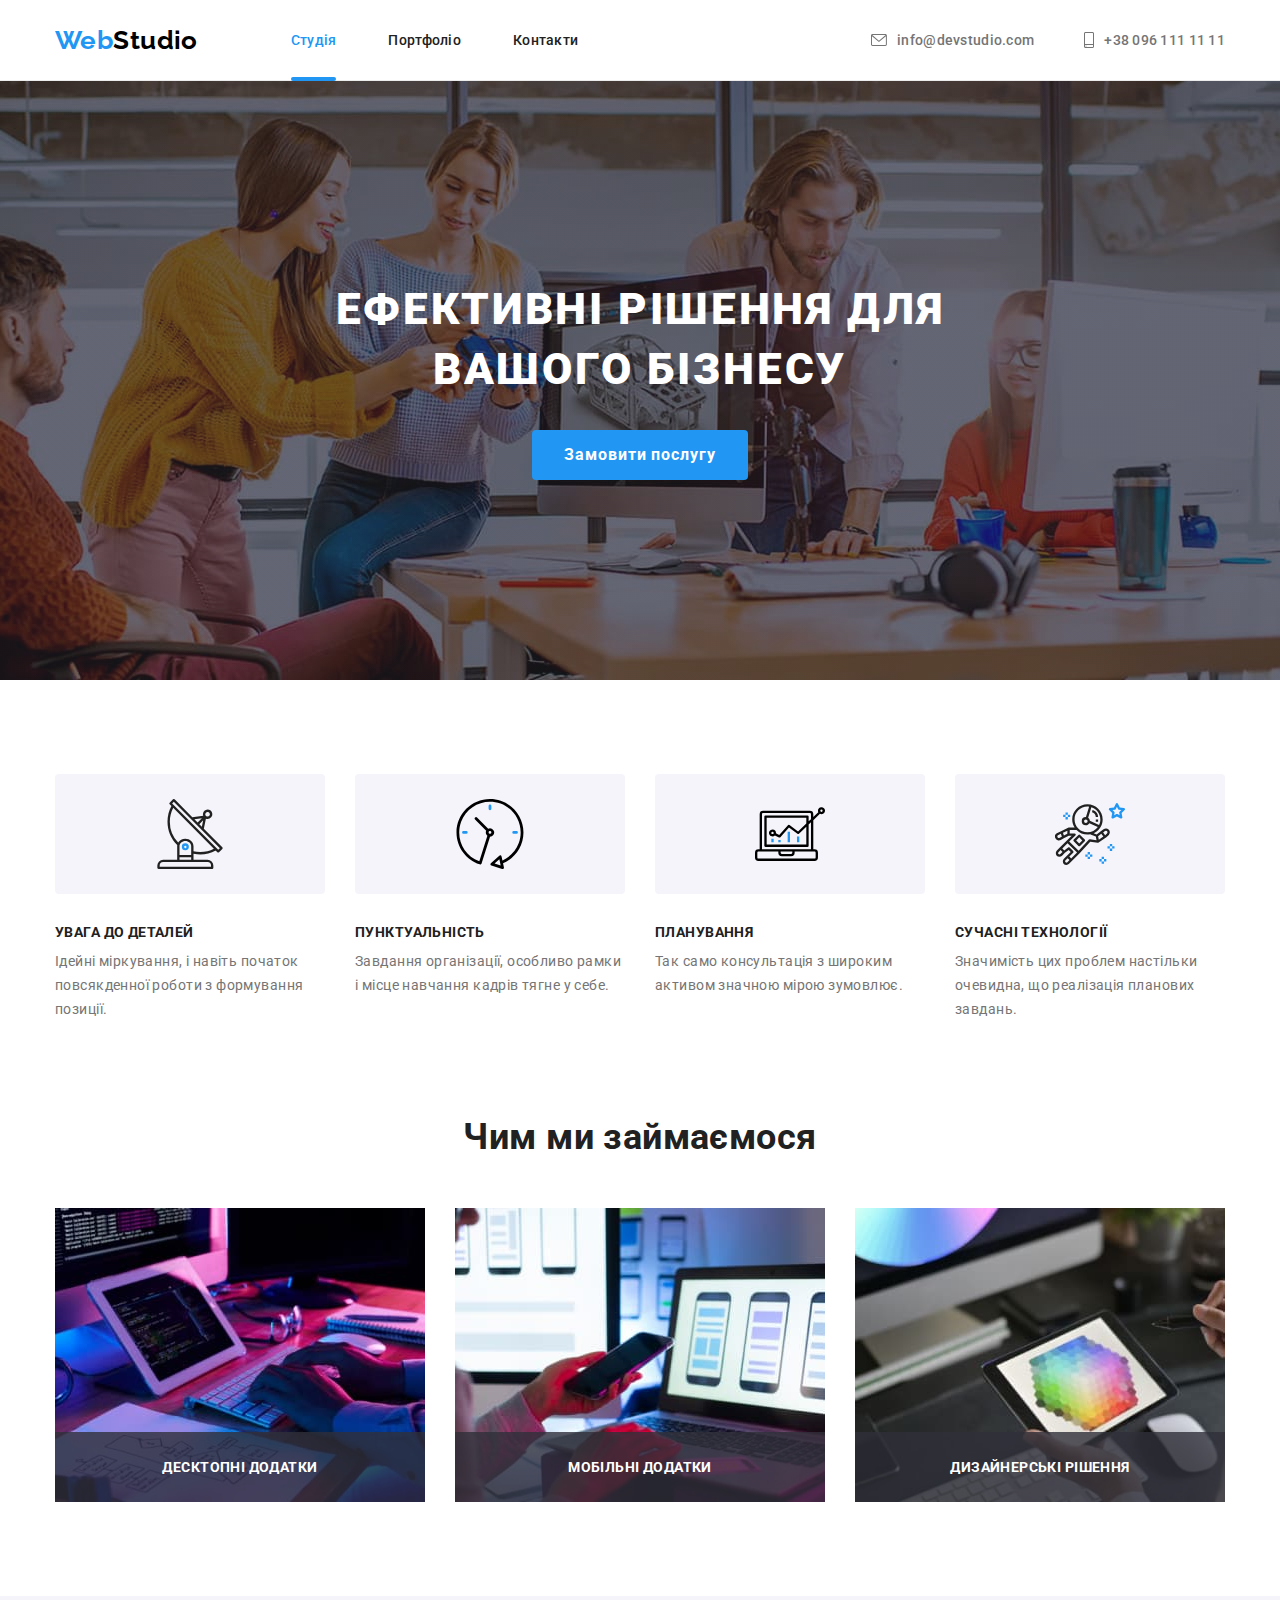
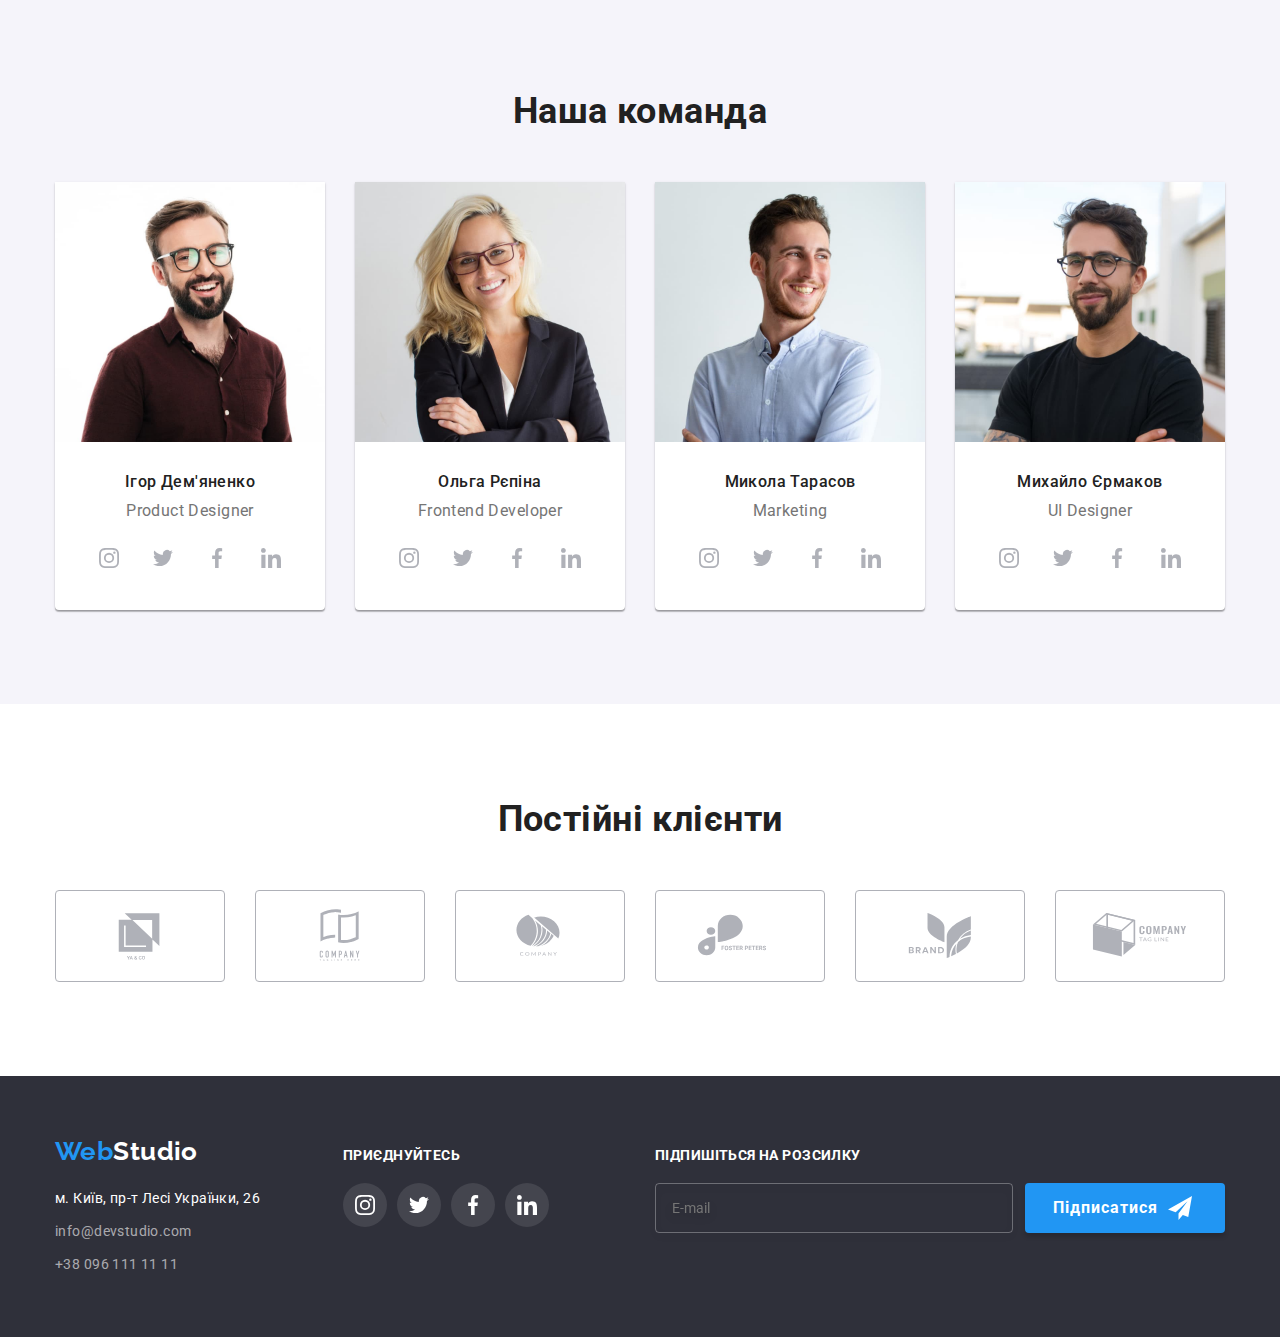
==== commit 918e5ddc: "css optimization" ====
--- a/index.html
+++ b/index.html
@@ -383,7 +383,7 @@
                 <p class="subscribe-form-label">Підпишіться на розсилку</p>
                 <form class="footer-subscribe-form">
                     <div class="subscribe-form-field">
-                        <input class="subscribe-form-input" type="email" id="email" placeholder="E-mail">
+                        <input class="subscribe-form-input" type="email" id="email" name="email" placeholder="E-mail">
                     </div>
                     <button class="subscribe-form-button" type="submit">
                         Підписатися
@@ -406,7 +406,7 @@
             <form class="form">
                 <div class="form-field">
                     <label for="name">Ім'я</label>
-                    <input class="form-input" type="text" id="name">
+                    <input class="form-input" type="text" id="name" name="name">
                     <svg class="input-field-icon">
                         <use href="./images/icons.svg#person_icon"></use>
                     </svg>
--- a/css/styles.css
+++ b/css/styles.css
@@ -1,36 +1,20 @@
 :root {
-    --body-text-color: #212121;
-    --header-navigation-link-hover-color: #2196f3;
-    --site-logo-color: #000000;
-    --header-contacts-color: #757575;
-    --header-navigation-link-color: #212121;
-    --header-current-color: #2196f3;
+    --global-lightblack-color: #757575;
     --header-border-color: #ececec;
-    --hero-button-background-color: #2196f3;
     --hero-button-background-active-color: #188ce8;
     --skill-icon-backgruond: #f5f4fa;
-    --skill-text-color: #757575;
     --company-team-background-color: #f5f4fa;
-    --company-works-title-color: #212121;
-    --company-worker-name-color: #212121;
-    --company-worker-position-color: #757575;
     --social-icons-fill: #afb1b8;
     --projects-filter-button-background: #f5f4fa;
-    --projects-filter-button-hover-background-color: #2196f3;
-    --projects-filter-button-text-color: #212121;
-    --projects-link-color: #212121;
-    --project-title-color: #212121;
-    --projects-type-color: #757575;
     --projects-item-border-color: #eeeeee;
     --project-description-background: rgba(33, 150, 243, 0.9);
     --hero-footer-background-color: #2f303a;
     --footer-contacts-color: rgba(255, 255, 255, 0.6);
-    --footer-contacts-hove-focus-color: #2196f3;
     --footer-social-link-bg-color: rgba(255, 255, 255, 0.1);
     --global-white-color: #ffffff;
     --global-sky-color: #2196f3;
     --global-black-color: #000000;
-    --social-clients-links-hover-color: #2196f3;
+    --global-blackgray-color: #212121;
     --modal-window-backdrop-color: rgba(0, 0, 0, 0.2);
     --global-transition-duration: 250ms;
     --global-transition-timing-function: cubic-bezier(0.4, 0, 0.2, 1);
@@ -48,7 +32,7 @@
     font-family: "Roboto", sans-serif;
     font-size: 14px;
     letter-spacing: 0.03em;
-    color: var(--body-text-color);
+    color: var(--global-blackgray-color);
 }
 
 h1,
@@ -108,11 +92,11 @@
     font-weight: 700;
     line-height: 1.1923;
     text-decoration: none;
-    color: var(--site-logo-color);
+    color: var(--global-black-color);
 }
 
 .site-logo-design {
-    color: var(--header-navigation-link-hover-color);
+    color: var(--global-sky-color);
 }
 
 .header-nav {
@@ -151,7 +135,7 @@
     line-height: 1.1428;
     letter-spacing: 0.02em;
     text-decoration: none;
-    color: var(--header-navigation-link-color);
+    color: var(--global-blackgray-color);
     /* css перехід */
     transition-property: color;
     transition-duration: var(--global-transition-duration);
@@ -180,7 +164,7 @@
     line-height: 1.1428;
     letter-spacing: 0.02em;
     text-decoration: none;
-    color: var(--header-contacts-color);
+    color: var(--global-lightblack-color);
     /* css перехід */
     transition-property: color;
     transition-duration: var(--global-transition-duration);
@@ -193,7 +177,7 @@
 .header-navigation-link:focus,
 .header-navigation-email:focus,
 .header-navigation-phone:focus {
-    color: var(--header-navigation-link-hover-color);
+    color: var(--global-sky-color);
 }
 
 .current::after,
@@ -205,7 +189,7 @@
     display: block;
     min-width: 100%;
     height: 4px;
-    background-color: var(--header-navigation-link-hover-color);
+    background-color: var(--global-sky-color);
     opacity: 0;
     border-radius: 2px;
     /* css перехід */
@@ -222,18 +206,8 @@
 .current,
 .current::after {
     opacity: 1;
-    color: var(--header-current-color);
-}
-/* це не підійде тому що бордер не анімується */
-/* .current::after {
-    content: "";
-    position: absolute;
-    bottom: -1px;
-    left: 0;
-    min-width: 100%;
-    border-bottom: 4px solid var(--header-navigation-link-hover-color);
-    border-radius: 2px;
-} */
+    color: var(--global-sky-color);
+}
 
 /* ################## End header #################### */
 
@@ -254,7 +228,7 @@
     background-repeat: no-repeat;
     background-position: center;
     background-size: cover;
-    background-color: var(--body-text-color);
+    background-color: var(--global-blackgray-color);
 }
 
 .hero-title {
@@ -273,7 +247,7 @@
 }
 
 .hero-button {
-    background: var(--hero-button-background-color);
+    background: var(--global-sky-color);
     padding: 10px 32px;
     font-family: "Roboto", sans-serif;
     font-style: normal;
@@ -363,7 +337,7 @@
 }
 
 .modal-close-button:hover .modal-close-icon {
-    fill: var(--header-navigation-link-hover-color);
+    fill: var(--global-sky-color);
 }
 
 .form-header {
@@ -375,7 +349,7 @@
     font-size: 20px;
     line-height: calc(23 / 20);
     text-align: center;
-    color: var(--header-navigation-link-color);
+    color: var(--global-blackgray-color);
 }
 
 .form {
@@ -396,7 +370,7 @@
     font-size: 12px;
     line-height: 14px;
     letter-spacing: 0.01em;
-    color: var(--header-contacts-color);
+    color: var(--global-lightblack-color);
 }
 
 .form-input {
@@ -407,6 +381,9 @@
     padding-right: 12px;
     border: 1px solid var(--form-border-color);
     border-radius: 4px;
+    transition-property: border-color;
+    transition-duration: var(--global-transition-duration);
+    transition-timing-function: var(--global-transition-timing-function);
 }
 
 .input-field-icon {
@@ -415,6 +392,9 @@
     left: 12px;
     width: 18px;
     height: 18px;
+    transition-property: fill;
+    transition-duration: var(--global-transition-duration);
+    transition-timing-function: var(--global-transition-timing-function);
 }
 
 .form-textarea {
@@ -456,7 +436,7 @@
     margin-bottom: 30px;
     font-size: 14px;
     line-height: calc(24 / 14);
-    color: var(--company-worker-position-color);
+    color: var(--global-lightblack-color);
 }
 
 .terms-of-use-icon {
@@ -470,7 +450,7 @@
 
 .terms-checkbox:checked + .terms-of-use-icon {
     background-color: var(--global-sky-color);
-    background-image: url('../images/icons.svg#check_icon');
+    background-image: url("../images/icons.svg#check_icon");
     background-size: contain;
     background-origin: border-box;
     border-color: var(--global-sky-color);
@@ -478,7 +458,7 @@
 
 .terms-of-use-decoration {
     margin-left: 4px;
-    color: var(--header-current-color);
+    color: var(--global-sky-color);
 }
 
 .form-button {
@@ -544,7 +524,7 @@
     font-style: normal;
     font-weight: 400;
     line-height: 1.7142;
-    color: var(--skill-text-color);
+    color: var(--global-lightblack-color);
 }
 
 .company-works-section {
@@ -590,7 +570,7 @@
     font-size: 36px;
     line-height: 1.1666;
     text-align: center;
-    color: var(--company-works-title-color);
+    color: var(--global-blackgray-color);
 }
 
 .company-team {
@@ -625,7 +605,7 @@
     font-weight: 500;
     line-height: 1.1875;
     text-align: center;
-    color: var(--company-worker-name-color);
+    color: var(--global-blackgray-color);
 }
 
 .company-worker-position {
@@ -633,7 +613,7 @@
     font-size: 16px;
     line-height: 19px;
     text-align: center;
-    color: var(--company-worker-position-color);
+    color: var(--global-lightblack-color);
 }
 
 .social-links-list {
@@ -669,7 +649,7 @@
 .social-link:hover,
 .social-link:focus {
     color: var(--global-white-color);
-    background-color: var(--social-clients-links-hover-color);
+    background-color: var(--global-sky-color);
 }
 
 .company-clients-list {
@@ -705,9 +685,9 @@
 
 .client-link:hover,
 .client-link:focus {
-    color: var(--social-clients-links-hover-color);
+    color: var(--global-sky-color);
     background-color: var(--global-white-color);
-    border: 1px solid var(--social-clients-links-hover-color);
+    border: 1px solid var(--global-sky-color);
 }
 
 /* hide h1, h2 */
@@ -746,18 +726,18 @@
     text-align: center;
     letter-spacing: 0.03em;
     cursor: pointer;
-    color: var(--projects-filter-button-text-color);
+    color: var(--global-blackgray-color);
     border: none;
     border-radius: 4px;
     /* css перехід */
-    transition-property: background, color, box-shadow;
+    transition-property: background-color, color, box-shadow;
     transition-duration: var(--global-transition-duration);
     transition-timing-function: var(--global-transition-timing-function);
 }
 
 .projects-filter-button:hover,
 .projects-filter-button:focus {
-    background: var(--projects-filter-button-hover-background-color);
+    background-color: var(--global-sky-color);
     color: var(--global-white-color);
     box-shadow: 0px 3px 1px rgba(0, 0, 0, 0.1), 0px 1px 2px rgba(0, 0, 0, 0.08),
         0px 2px 2px rgba(0, 0, 0, 0.12);
@@ -779,7 +759,7 @@
 .project-link {
     display: inline-block;
     text-decoration: none;
-    color: var(--projects-link-color);
+    color: var(--global-blackgray-color);
     /* css перехід */
     transition-property: box-shadow;
     transition-duration: var(--global-transition-duration);
@@ -791,46 +771,6 @@
     box-shadow: 0px 1px 1px rgba(0, 0, 0, 0.12), 0px 4px 4px rgba(0, 0, 0, 0.06),
         1px 4px 6px rgba(0, 0, 0, 0.16);
 }
-
-/*############### Start Projects description animation #################*/
-/* Цей спосіб працює і відображає приховане без переходу з "виїжджанням"  */
-/* .project-description-container {
-    position: relative;
-}
-
-.project-description-container::before {
-    display: inline-block;
-    position: absolute;
-    content: '';
-}
-
-.project-description {
-    display: block;
-    position: absolute;
-    top: 0;
-    bottom: 0;
-    opacity: 0;
-    padding: 63px 24px;
-    overflow: auto;
-    background: rgba(33, 150, 243, 0.9);
-    
-    transition-property: opacity;
-    transition-duration: var(--global-transition-duration);
-    transition-timing-function: var(--global-transition-timing-function);
-}
-
-.project-link:hover .project-description,
-.project-link:focus .project-description {
-    opacity: 1;
-}
-
-.project-description > p {
-    font-size: 18px;
-    line-height: calc(28 / 18);
-    color: var(--global-white-color);
-} */
-
-/*############### End Projects description animation #################*/
 
 /*############### Start Projects description animation #################*/
 
@@ -900,14 +840,14 @@
     font-size: 18px;
     line-height: 2;
     letter-spacing: 0.06em;
-    color: var(--project-title-color);
+    color: var(--global-blackgray-color);
 }
 
 .project-type {
     font-style: normal;
     font-size: 16px;
     line-height: 1.875;
-    color: var(--projects-type-color);
+    color: var(--global-lightblack-color);
 }
 
 .project-content {
@@ -926,6 +866,7 @@
     display: flex;
     align-items: baseline;
     align-content: center;
+    justify-content: space-between;
 }
 
 .footer-logo {
@@ -960,7 +901,7 @@
 
 .footer-contact:hover,
 .footer-contact:focus {
-    color: var(--footer-contacts-hove-focus-color);
+    color: var(--global-sky-color);
 }
 
 .footer-social-title {
@@ -1009,11 +950,11 @@
 
 .footer-social-link:hover,
 .footer-social-link:focus {
-    background-color: var(--social-clients-links-hover-color);
+    background-color: var(--global-sky-color);
 }
 
 .footer-subscribe-form-container {
-    width: 570px;
+    /* width: 570px; */
     margin-left: 93px;
 }
 
@@ -1041,6 +982,7 @@
     width: 358px;
     height: 50px;
     padding: 15px 16px;
+    color: var(--global-white-color);
     border: 1px solid rgba(255, 255, 255, 0.3);
     filter: drop-shadow(0px 4px 4px rgba(0, 0, 0, 0.15));
     border-radius: 4px;
@@ -1048,11 +990,12 @@
 }
 
 .subscribe-form-button {
-    font-family: 'Roboto';
+    font-family: "Roboto";
     font-style: normal;
     font-weight: 700;
     font-size: 16px;
     line-height: calc(30 / 16);
+    width: 200px;
     padding: 10px 28px;
     margin-left: 12px;
     display: flex;
@@ -1061,7 +1004,7 @@
     letter-spacing: 0.06em;
     color: var(--global-white-color);
     cursor: pointer;
-    background: #2196F3;
+    background: var(--global-sky-color);
     border: none;
     box-shadow: 0px 4px 4px rgba(0, 0, 0, 0.15);
     border-radius: 4px;
@@ -1072,4 +1015,4 @@
     height: 24px;
     margin-left: 10px;
     fill: currentColor;
-}
+}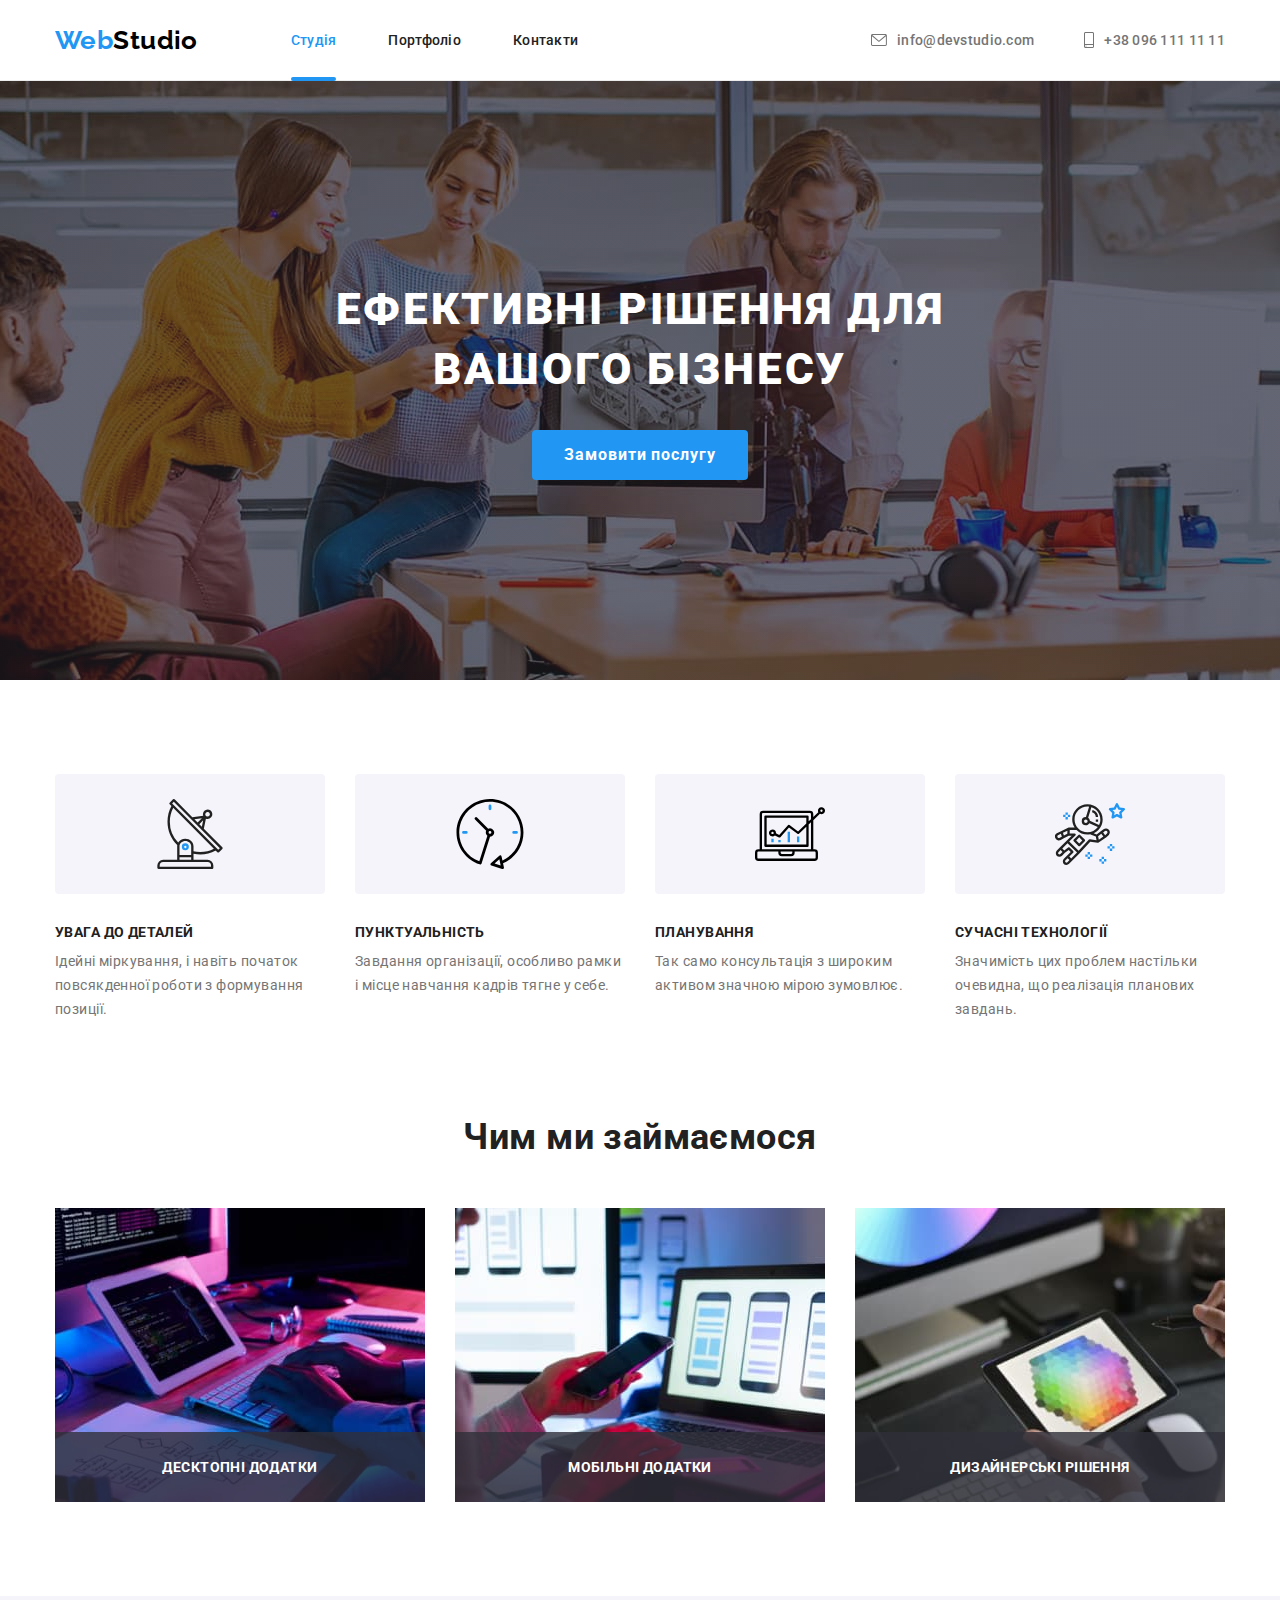
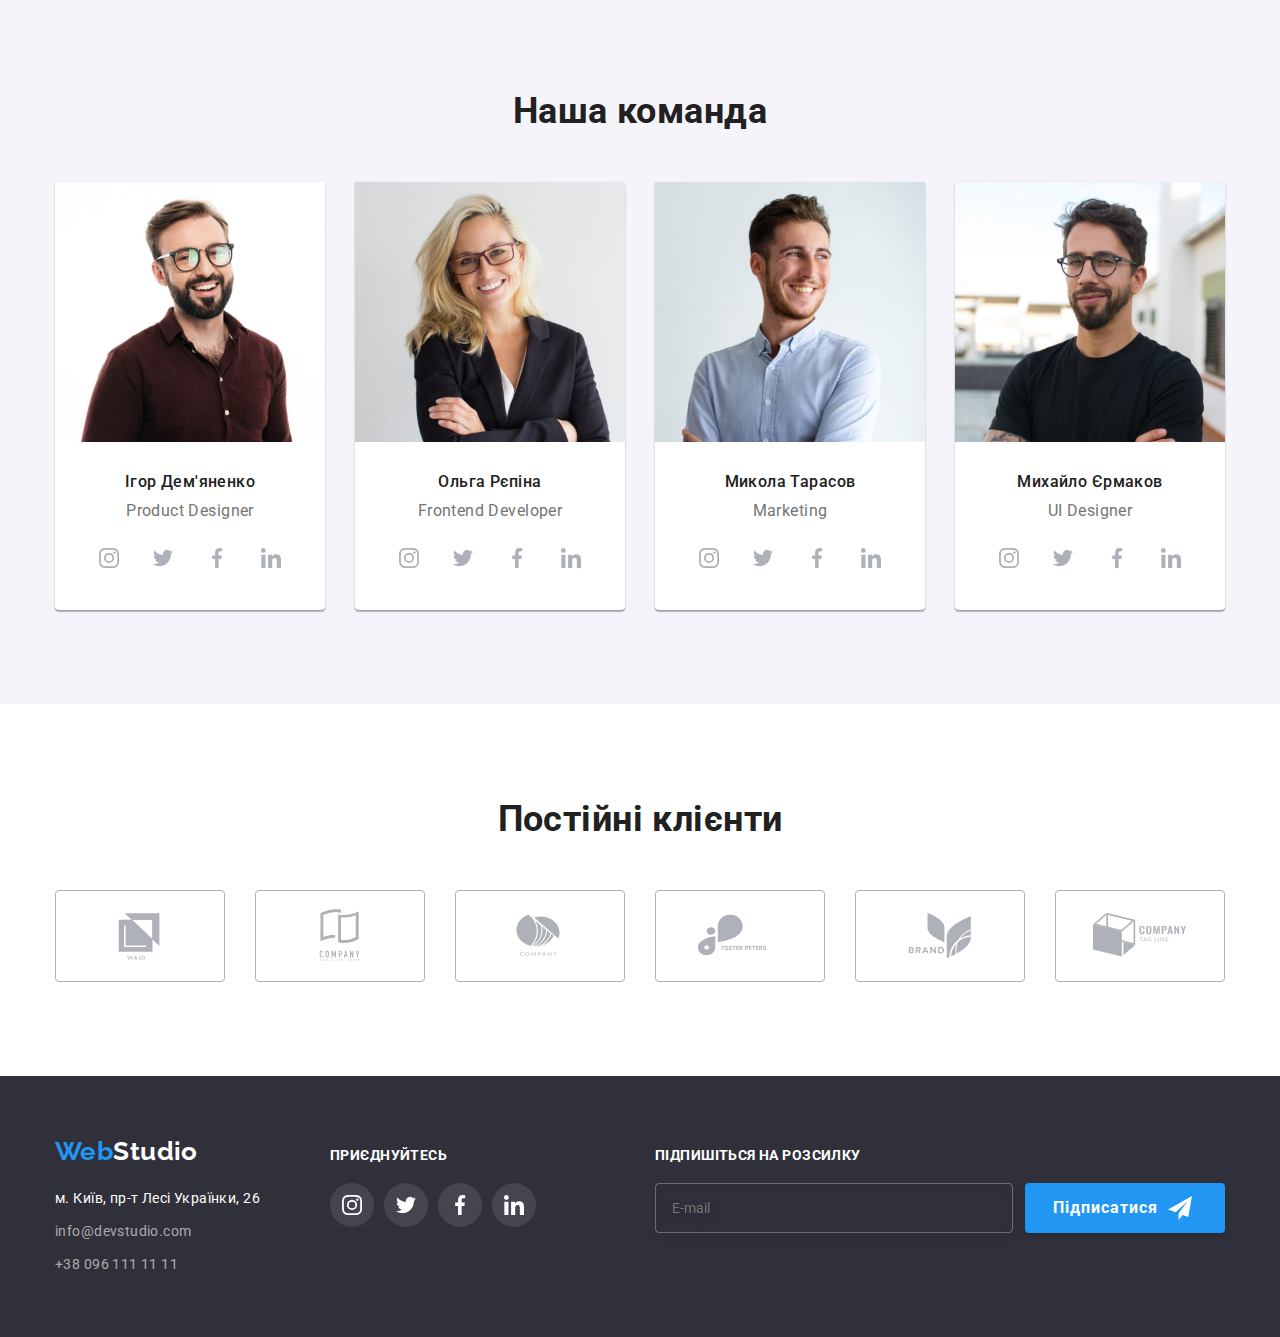
==== commit 8796c72e: "corrections" ====
--- a/index.html
+++ b/index.html
@@ -382,9 +382,7 @@
             <div class="footer-subscribe-form-container">
                 <p class="subscribe-form-label">Підпишіться на розсилку</p>
                 <form class="footer-subscribe-form">
-                    <div class="subscribe-form-field">
-                        <input class="subscribe-form-input" type="email" id="email" name="email" placeholder="E-mail">
-                    </div>
+                    <input class="subscribe-form-input" type="email" name="email" placeholder="E-mail">
                     <button class="subscribe-form-button" type="submit">
                         Підписатися
                         <svg class="subscribe-button-icon">
@@ -425,7 +423,7 @@
                         <use href="./images/icons.svg#email_icon"></use>
                     </svg>
                 </div>
-                <div class="form-field">
+                <div class="form-field textarea-field">
                     <label for="comment">Коментар</label>
                     <textarea class="form-textarea" name="comment" rows="5" placeholder="Введіть текст" id="comment"></textarea>
                 </div>
--- a/css/styles.css
+++ b/css/styles.css
@@ -320,6 +320,9 @@
     width: 18px;
     height: 18px;
     fill: currentColor;
+    transition-property: fill;
+    transition-duration: var(--global-transition-duration);
+    transition-timing-function: var(--global-transition-timing-function);
 }
 
 .modal-close-button {
@@ -397,11 +400,18 @@
     transition-timing-function: var(--global-transition-timing-function);
 }
 
+.textarea-field {
+    margin-bottom: 20px;
+}
+
 .form-textarea {
     resize: none;
     padding: 16px 12px;
     border: 1px solid var(--form-border-color);
     border-radius: 4px;
+    transition-property: border-color;
+    transition-duration: var(--global-transition-duration);
+    transition-timing-function: var(--global-transition-timing-function);
 }
 
 .form-textarea::placeholder {
@@ -954,8 +964,7 @@
 }
 
 .footer-subscribe-form-container {
-    /* width: 570px; */
-    margin-left: 93px;
+    margin-left: auto;
 }
 
 .subscribe-form-label {
@@ -973,10 +982,10 @@
     align-items: baseline;
 }
 
-.subscribe-form-field {
+/* .subscribe-form-field {
     display: flex;
     flex-direction: column;
-}
+} */
 
 .subscribe-form-input {
     width: 358px;
@@ -987,6 +996,14 @@
     filter: drop-shadow(0px 4px 4px rgba(0, 0, 0, 0.15));
     border-radius: 4px;
     background: transparent;
+    transition-property: border-color;
+    transition-duration: var(--global-transition-duration);
+    transition-timing-function: var(--global-transition-timing-function);
+}
+
+.subscribe-form-input:focus {
+    outline: none;
+    border-color: var(--global-white-color);
 }
 
 .subscribe-form-button {
